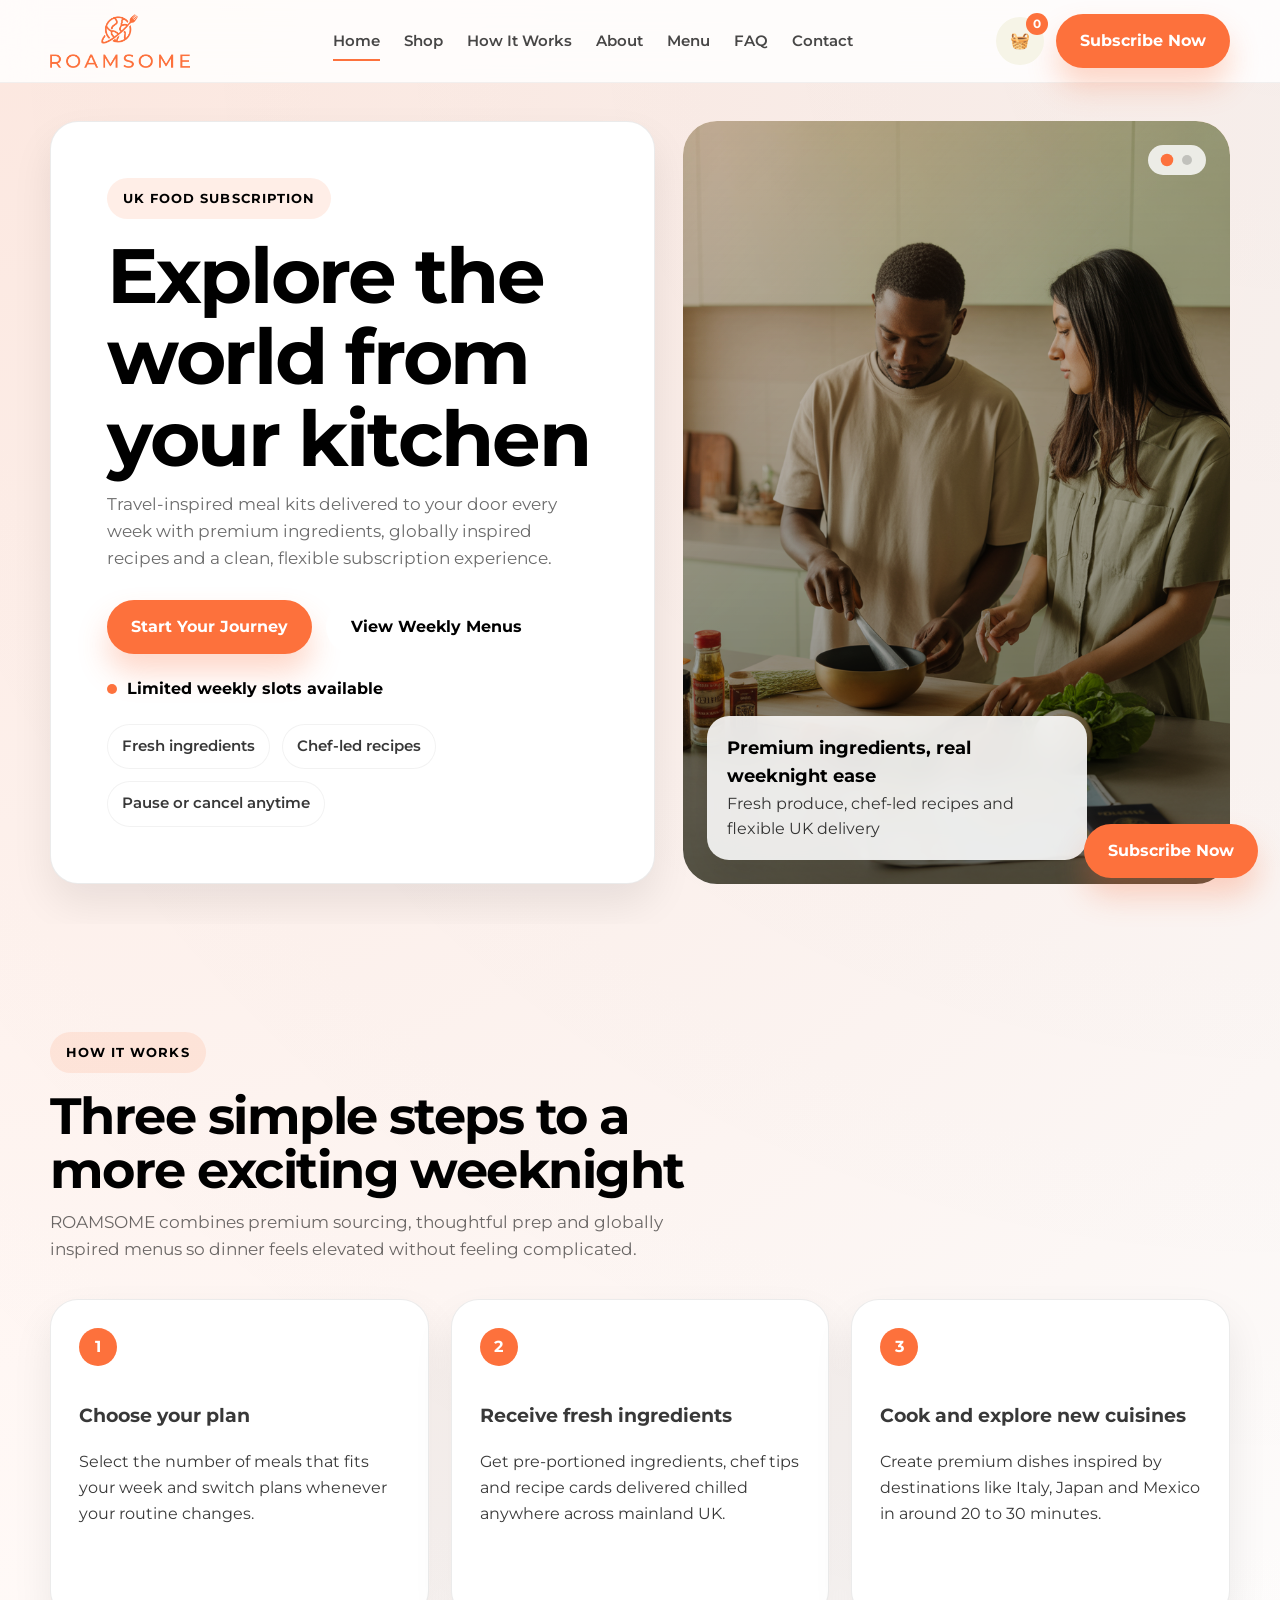
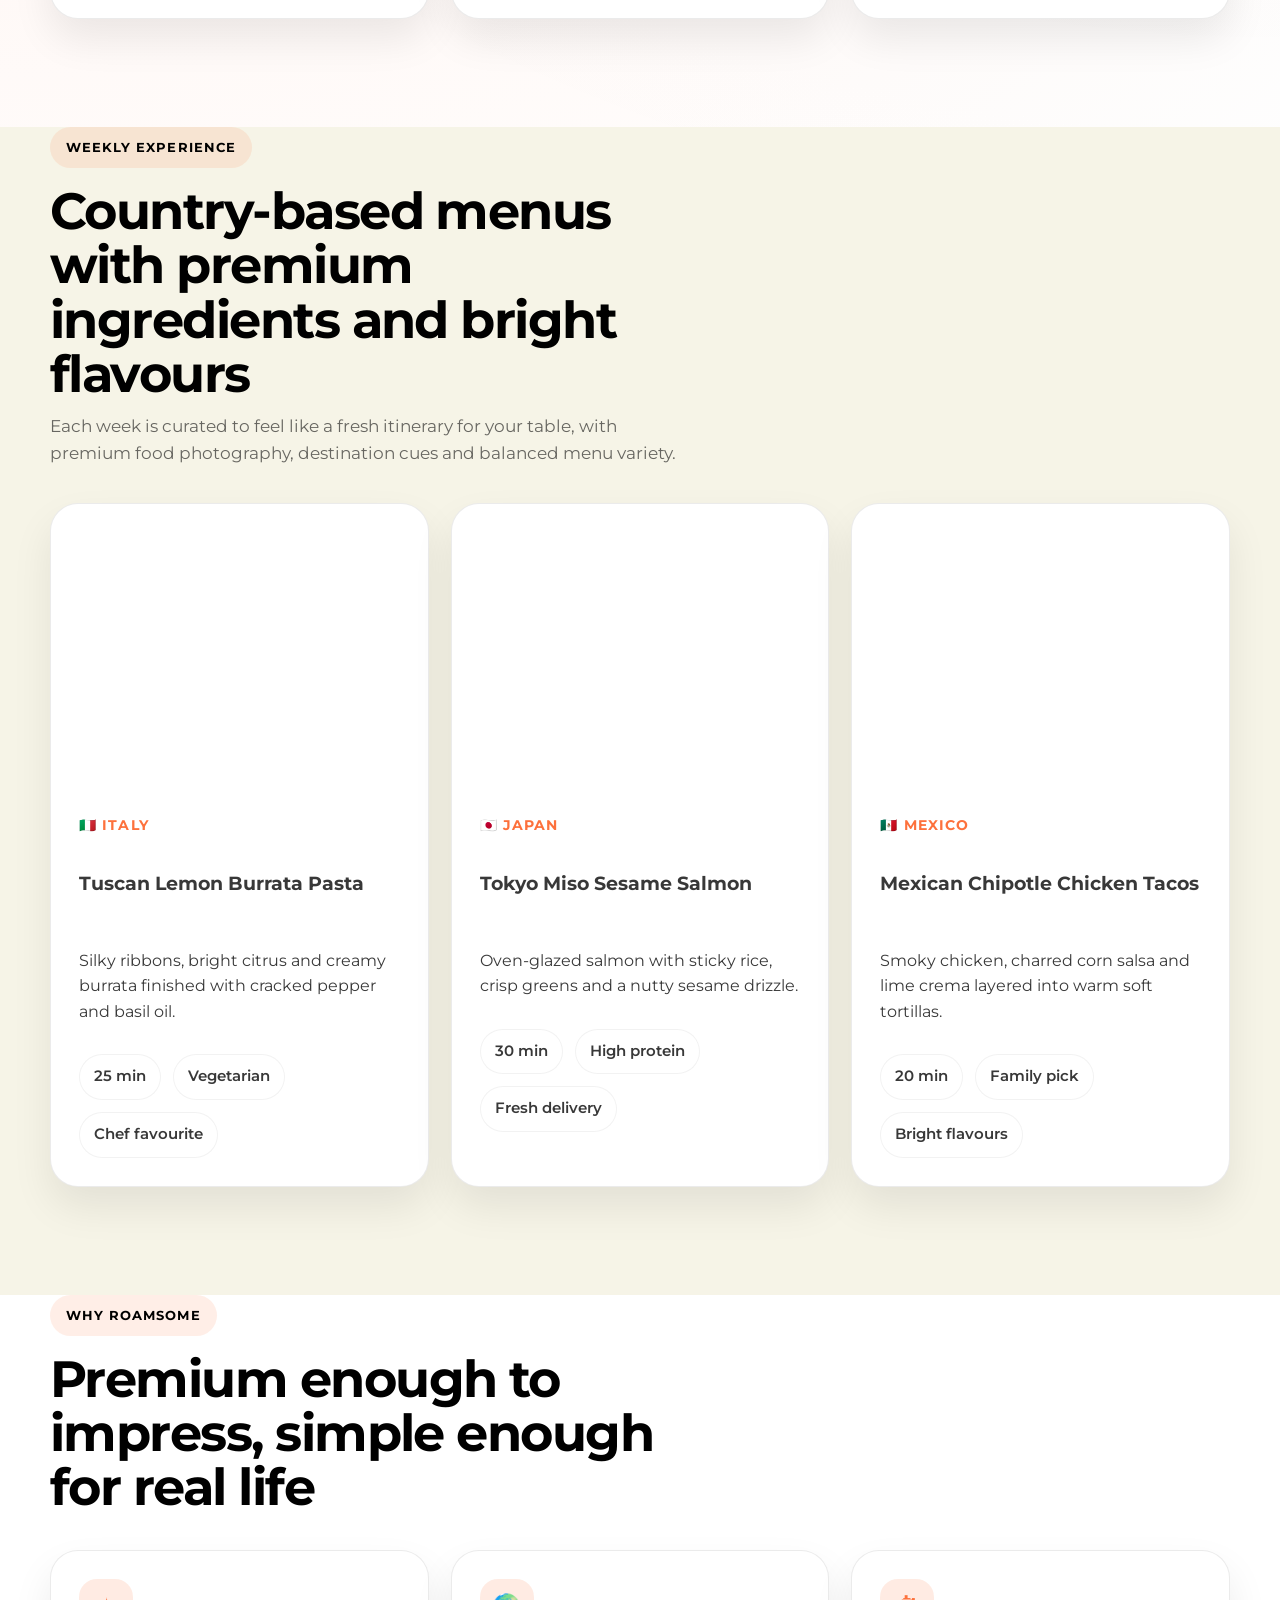
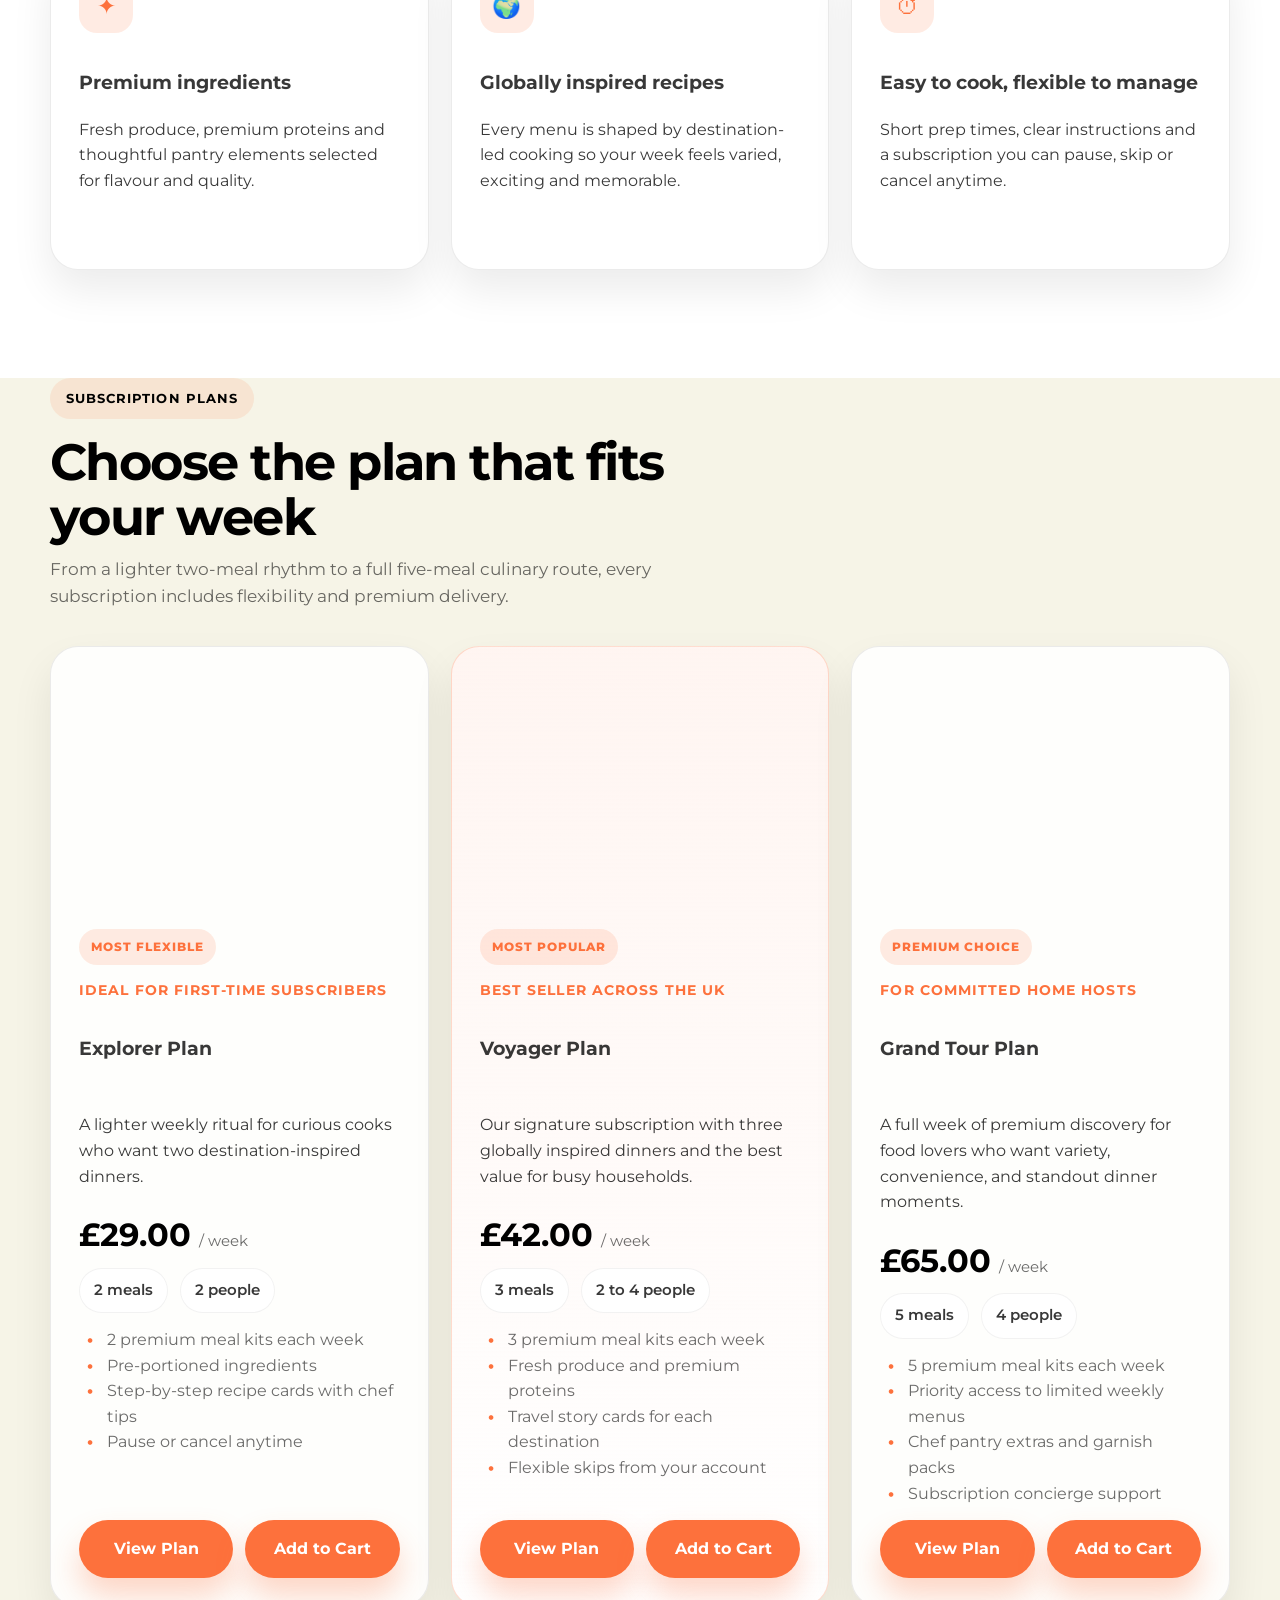
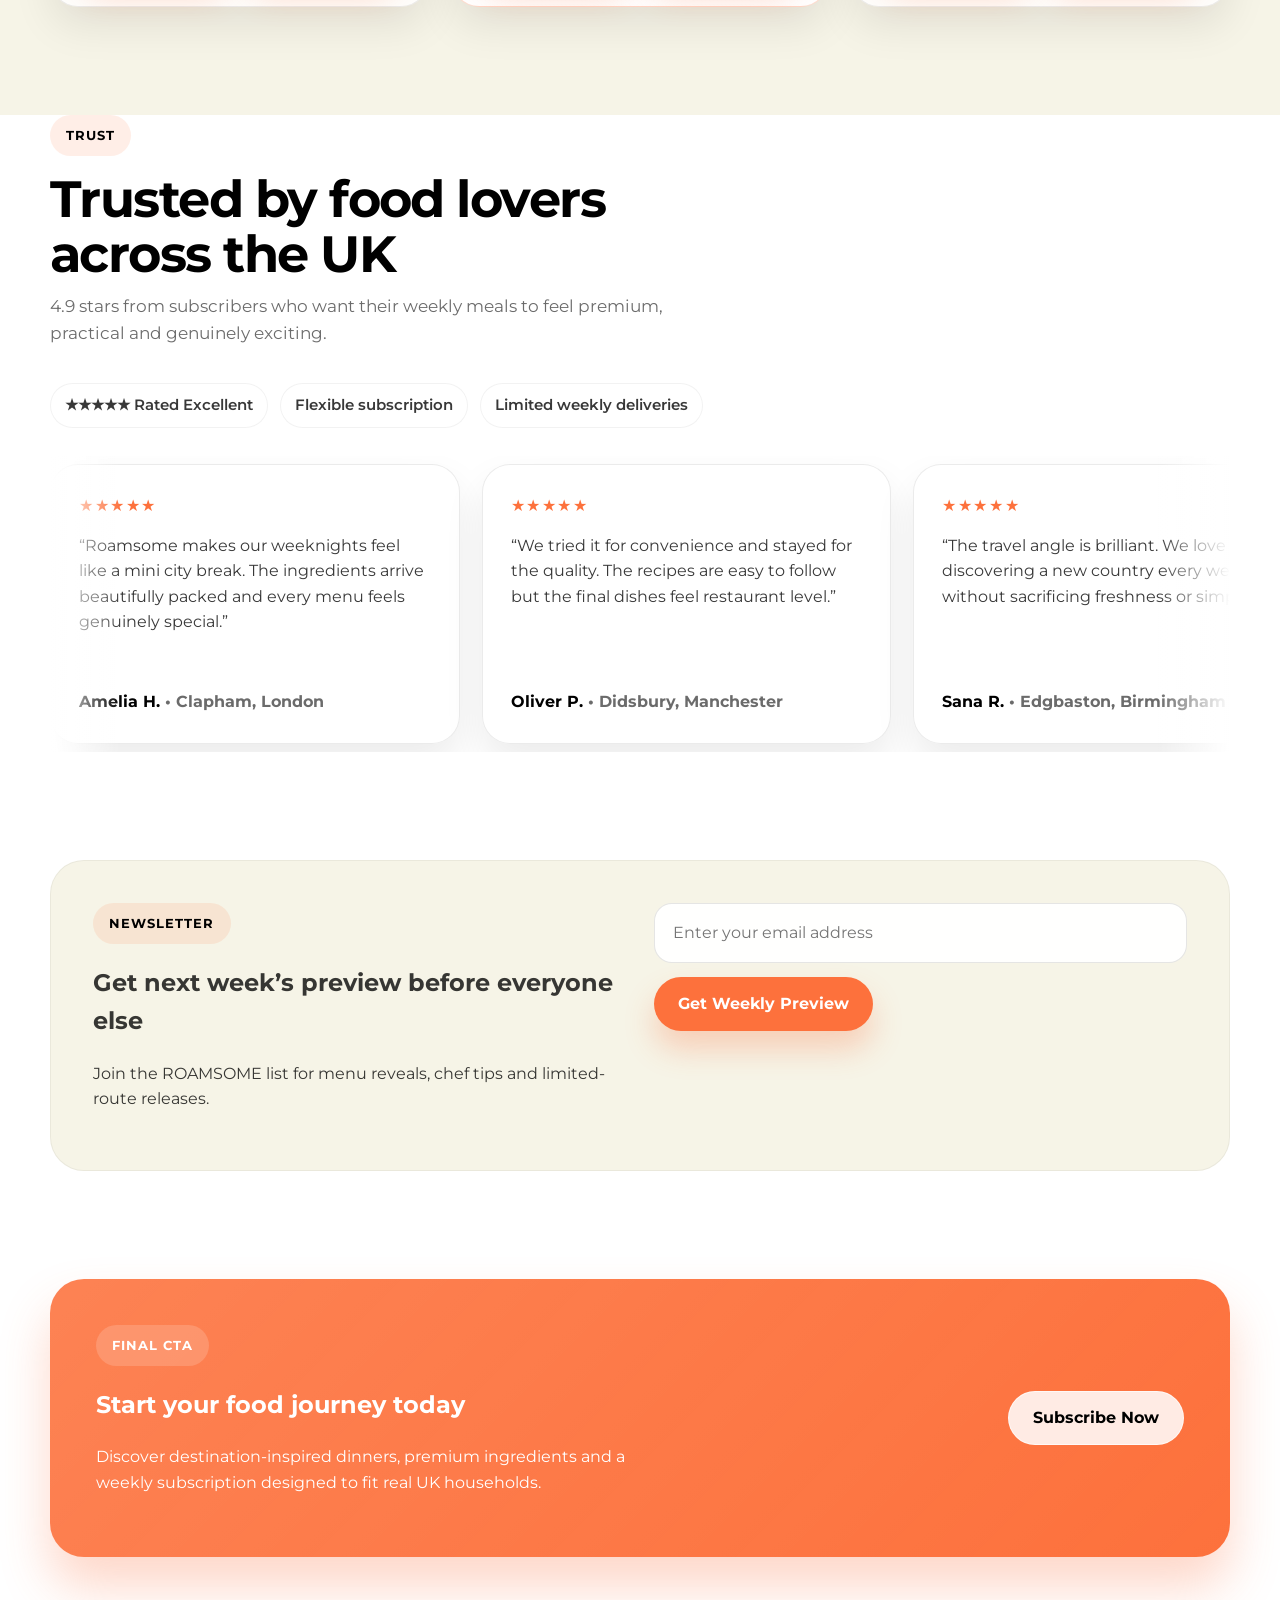
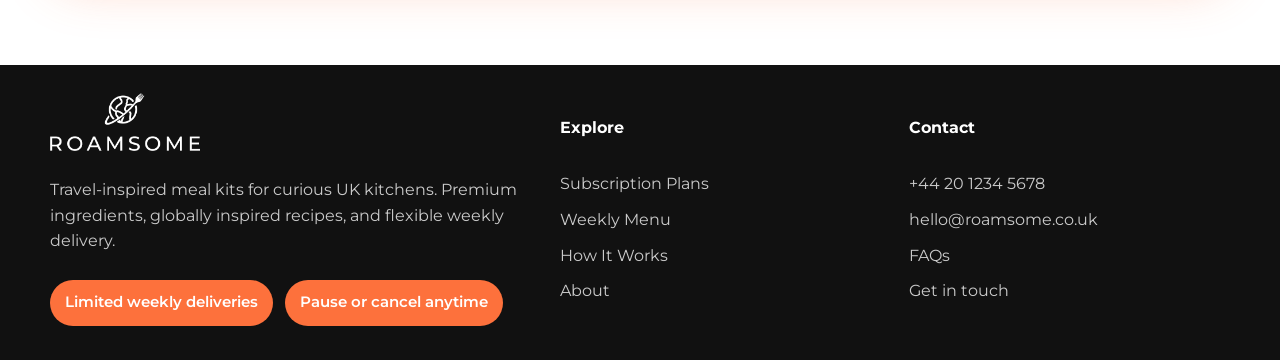
==== index.html @ 0e47c9b4 "Build ROAMSOME ecommerce website" ====
<!DOCTYPE html>
<html lang="en">
<head>
  <meta charset="UTF-8">
  <meta name="viewport" content="width=device-width, initial-scale=1.0">
  <title>ROAMSOME | Explore the world from your kitchen</title>
  <meta name="description" content="ROAMSOME is a UK-based premium meal kit subscription inspired by global travel and exceptional home cooking.">
  <link rel="preconnect" href="https://fonts.googleapis.com">
  <link rel="preconnect" href="https://fonts.gstatic.com" crossorigin>
  <link href="https://fonts.googleapis.com/css2?family=Montserrat:wght@400;500;600;700;800&display=swap" rel="stylesheet">
  <link rel="stylesheet" href="styles.css">
</head>
<body>
  <div class="site-shell">
    <div data-site-header></div>

    <main>
      <section class="hero">
        <div class="container hero-grid">
          <article class="hero-card hero-copy map-accent">
            <span class="eyebrow">UK food subscription</span>
            <h1>Explore the world from your kitchen</h1>
            <p>Travel-inspired meal kits delivered to your door every week with premium ingredients, globally inspired recipes and a clean, flexible subscription experience.</p>
            <div class="actions">
              <a class="btn" href="shop.html">Start Your Journey</a>
              <a class="btn-secondary" href="menu.html">View Weekly Menus</a>
            </div>
            <div class="urgency-line"><span class="urgency-dot"></span>Limited weekly slots available</div>
            <div class="hero-meta" style="margin-top:22px;">
              <span class="meta-chip">Fresh ingredients</span>
              <span class="meta-chip">Chef-led recipes</span>
              <span class="meta-chip">Pause or cancel anytime</span>
            </div>
          </article>
          <div class="hero-visual hero-slider" data-hero-slider>
            <div class="hero-slide is-active">
              <div class="hero-slide-media">
                <img src="hero-kitchen.png" alt="Two people preparing a travel-inspired meal together in a premium modern kitchen">
              </div>
              <div class="floating-card bottom">
                <strong>Premium ingredients, real weeknight ease</strong>
                <span>Fresh produce, chef-led recipes and flexible UK delivery</span>
              </div>
            </div>
            <div class="hero-slide">
              <div class="hero-slide-media">
                <img src="hero-meal-kit.png" alt="A premium ROAMSOME meal kit box opened on a clean kitchen worktop">
              </div>
              <div class="floating-card bottom">
                <strong>Premium meal kits, beautifully prepared</strong>
                <span>Organised ingredients, chef-led recipes and destination-inspired cooking at home</span>
              </div>
            </div>
            <div class="hero-slider-dots" aria-label="Hero slideshow navigation">
              <button type="button" class="is-active" aria-label="Show slide 1" data-hero-dot="0"></button>
              <button type="button" aria-label="Show slide 2" data-hero-dot="1"></button>
            </div>
          </div>
        </div>
      </section>

      <section class="section">
        <div class="container">
          <div class="section-heading">
            <span class="eyebrow">How it works</span>
            <h2>Three simple steps to a more exciting weeknight</h2>
            <p>ROAMSOME combines premium sourcing, thoughtful prep and globally inspired menus so dinner feels elevated without feeling complicated.</p>
          </div>
          <div class="cards-grid three">
            <article class="step-card">
              <div class="step-number">1</div>
              <h3>Choose your plan</h3>
              <p>Select the number of meals that fits your week and switch plans whenever your routine changes.</p>
            </article>
            <article class="step-card">
              <div class="step-number">2</div>
              <h3>Receive fresh ingredients</h3>
              <p>Get pre-portioned ingredients, chef tips and recipe cards delivered chilled anywhere across mainland UK.</p>
            </article>
            <article class="step-card">
              <div class="step-number">3</div>
              <h3>Cook and explore new cuisines</h3>
              <p>Create premium dishes inspired by destinations like Italy, Japan and Mexico in around 20 to 30 minutes.</p>
            </article>
          </div>
        </div>
      </section>

      <section class="section section-soft">
        <div class="container">
          <div class="section-heading">
            <span class="eyebrow">Weekly experience</span>
            <h2>Country-based menus with premium ingredients and bright flavours</h2>
            <p>Each week is curated to feel like a fresh itinerary for your table, with premium food photography, destination cues and balanced menu variety.</p>
          </div>
          <div class="menu-grid" data-home-meals></div>
        </div>
      </section>

      <section class="section">
        <div class="container">
          <div class="section-heading">
            <span class="eyebrow">Why ROAMSOME</span>
            <h2>Premium enough to impress, simple enough for real life</h2>
          </div>
          <div class="feature-grid">
            <article class="feature-card">
              <div class="icon-badge">✦</div>
              <h3>Premium ingredients</h3>
              <p>Fresh produce, premium proteins and thoughtful pantry elements selected for flavour and quality.</p>
            </article>
            <article class="feature-card">
              <div class="icon-badge">🌍</div>
              <h3>Globally inspired recipes</h3>
              <p>Every menu is shaped by destination-led cooking so your week feels varied, exciting and memorable.</p>
            </article>
            <article class="feature-card">
              <div class="icon-badge">⏱</div>
              <h3>Easy to cook, flexible to manage</h3>
              <p>Short prep times, clear instructions and a subscription you can pause, skip or cancel anytime.</p>
            </article>
          </div>
        </div>
      </section>

      <section class="section section-soft">
        <div class="container">
          <div class="section-heading">
            <span class="eyebrow">Subscription plans</span>
            <h2>Choose the plan that fits your week</h2>
            <p>From a lighter two-meal rhythm to a full five-meal culinary route, every subscription includes flexibility and premium delivery.</p>
          </div>
          <div class="plans-grid" data-home-plans></div>
        </div>
      </section>

      <section class="section">
        <div class="container">
          <div class="section-heading">
            <span class="eyebrow">Trust</span>
            <h2>Trusted by food lovers across the UK</h2>
            <p>4.9 stars from subscribers who want their weekly meals to feel premium, practical and genuinely exciting.</p>
          </div>
          <div class="rating-row" style="margin-bottom:28px;">
            <span class="meta-chip">★★★★★ Rated Excellent</span>
            <span class="meta-chip">Flexible subscription</span>
            <span class="meta-chip">Limited weekly deliveries</span>
          </div>
          <div class="testimonial-grid" data-home-testimonials></div>
        </div>
      </section>

      <section class="section">
        <div class="container">
          <div class="newsletter-card">
            <div class="split-grid">
              <div>
                <span class="eyebrow">Newsletter</span>
                <h2>Get next week’s preview before everyone else</h2>
                <p>Join the ROAMSOME list for menu reveals, chef tips and limited-route releases.</p>
              </div>
              <div>
                <form class="newsletter-form" data-newsletter-form>
                  <input type="email" name="email" placeholder="Enter your email address" aria-label="Email address" required>
                  <button class="btn" type="submit">Get Weekly Preview</button>
                </form>
                <p class="success-message hidden">You’re on the list. Next week’s menu preview will arrive in your inbox soon.</p>
              </div>
            </div>
          </div>
        </div>
      </section>

      <section class="section">
        <div class="container">
          <div class="cta-banner">
            <div class="split-grid">
              <div>
                <span class="eyebrow" style="background:rgba(255,255,255,0.16); color:#fff;">Final CTA</span>
                <h2>Start your food journey today</h2>
                <p>Discover destination-inspired dinners, premium ingredients and a weekly subscription designed to fit real UK households.</p>
              </div>
              <div class="actions" style="justify-content:flex-end; align-items:center;">
                <a class="btn-secondary" href="shop.html">Subscribe Now</a>
              </div>
            </div>
          </div>
        </div>
      </section>
    </main>

    <div data-site-footer></div>
    <div data-sticky-subscribe></div>
  </div>

  <script src="data.js"></script>
  <script src="app.js"></script>
</body>
</html>
---- styles.css ----
:root {
  --color-primary: #fd713c;
  --color-secondary: #f6f4e7;
  --color-white: #ffffff;
  --color-black: #000000;
  --color-text: rgba(0, 0, 0, 0.78);
  --color-muted: rgba(0, 0, 0, 0.58);
  --color-border: rgba(0, 0, 0, 0.08);
  --color-surface: rgba(255, 255, 255, 0.88);
  --shadow-soft: 0 20px 40px rgba(0, 0, 0, 0.08);
  --shadow-hover: 0 24px 50px rgba(0, 0, 0, 0.14);
  --radius-card: 28px;
  --radius-pill: 999px;
  --hero-panel-height: clamp(420px, 42vw, 520px);
  --grid-card-min-height: 320px;
  --review-card-min-height: 280px;
  --media-ratio: 4 / 3;
  --content-width: min(1180px, calc(100vw - 40px));
  --section-space: clamp(64px, 9vw, 108px);
}

*,
*::before,
*::after {
  box-sizing: border-box;
}

html {
  scroll-behavior: smooth;
}

body {
  margin: 0;
  font-family: "Montserrat", sans-serif;
  color: var(--color-text);
  background:
    radial-gradient(circle at top left, rgba(253, 113, 60, 0.15), transparent 32%),
    radial-gradient(circle at top right, rgba(0, 0, 0, 0.04), transparent 28%),
    var(--color-white);
  line-height: 1.6;
}

body.menu-open {
  overflow: hidden;
}

img {
  display: block;
  max-width: 100%;
}

a {
  color: inherit;
  text-decoration: none;
}

button,
input,
select,
textarea {
  font: inherit;
}

button {
  cursor: pointer;
  border: 0;
}

.site-shell {
  min-height: 100vh;
}

.container {
  width: var(--content-width);
  margin: 0 auto;
}

.section {
  padding: var(--section-space) 0;
}

.section + .section {
  padding-top: 0;
}

.section-soft {
  background: var(--color-secondary);
}

.eyebrow {
  display: inline-flex;
  align-items: center;
  gap: 10px;
  padding: 10px 16px;
  border-radius: var(--radius-pill);
  background: rgba(253, 113, 60, 0.12);
  color: var(--color-black);
  font-size: 0.82rem;
  font-weight: 700;
  letter-spacing: 0.08em;
  text-transform: uppercase;
  transition: transform 0.25s ease, box-shadow 0.25s ease, background-color 0.25s ease;
}

.eyebrow:hover {
  transform: translateY(-2px);
  box-shadow: 0 12px 22px rgba(253, 113, 60, 0.12);
  background: rgba(253, 113, 60, 0.18);
}

.section-heading {
  max-width: 640px;
  margin-bottom: 36px;
}

.section-heading h2,
.page-hero h1,
.hero-copy h1 {
  margin: 16px 0 12px;
  color: var(--color-black);
  line-height: 1.06;
  letter-spacing: -0.03em;
}

.hero-copy h1 {
  font-size: clamp(2.8rem, 6vw, 5.4rem);
}

.page-hero h1 {
  font-size: clamp(2.4rem, 5vw, 4.2rem);
}

.section-heading h2 {
  font-size: clamp(2rem, 4vw, 3.4rem);
}

.section-heading p,
.hero-copy p,
.page-hero p {
  margin: 0;
  font-size: 1.05rem;
  color: var(--color-muted);
}

.btn,
.btn-secondary,
.btn-text {
  display: inline-flex;
  align-items: center;
  justify-content: center;
  gap: 10px;
  min-height: 54px;
  padding: 0 24px;
  border-radius: var(--radius-pill);
  font-weight: 700;
  transition: transform 0.25s ease, box-shadow 0.25s ease, background-color 0.25s ease, color 0.25s ease;
}

.btn {
  background: var(--color-primary);
  color: var(--color-white);
  box-shadow: 0 18px 30px rgba(253, 113, 60, 0.28);
}

.btn:hover,
.btn:focus-visible {
  transform: translateY(-2px);
  box-shadow: 0 22px 36px rgba(253, 113, 60, 0.34);
}

.btn-secondary {
  background: rgba(255, 255, 255, 0.86);
  color: var(--color-black);
  border: 1px solid rgba(255, 255, 255, 0.68);
}

.btn-secondary:hover,
.btn-text:hover {
  transform: translateY(-2px);
}

.btn-text {
  background: transparent;
  color: var(--color-black);
  padding-inline: 0;
}

.tag-list,
.hero-meta,
.rating-row,
.mini-points,
.trust-points {
  display: flex;
  flex-wrap: wrap;
  gap: 12px;
}

.tag,
.meta-chip,
.mini-pill {
  display: inline-flex;
  align-items: center;
  gap: 8px;
  padding: 10px 14px;
  border-radius: var(--radius-pill);
  background: rgba(255, 255, 255, 0.85);
  border: 1px solid rgba(0, 0, 0, 0.05);
  font-size: 0.92rem;
  font-weight: 600;
  transition: transform 0.25s ease, box-shadow 0.25s ease, border-color 0.25s ease, background-color 0.25s ease, color 0.25s ease;
}

.tag:hover,
.meta-chip:hover,
.mini-pill:hover {
  transform: translateY(-2px);
  border-color: rgba(253, 113, 60, 0.2);
  box-shadow: 0 14px 24px rgba(253, 113, 60, 0.12);
}

.site-header {
  position: sticky;
  top: 0;
  z-index: 1000;
  background: rgba(255, 255, 255, 0.84);
  backdrop-filter: blur(18px);
  border-bottom: 1px solid rgba(0, 0, 0, 0.05);
}

.header-inner {
  width: var(--content-width);
  margin: 0 auto;
  min-height: 82px;
  display: flex;
  align-items: center;
  justify-content: space-between;
  gap: 16px;
}

.brand-mark {
  display: inline-flex;
  align-items: center;
  line-height: 0;
}

.brand-mark img {
  display: block;
  width: auto;
  height: auto;
  max-width: 100%;
}

.brand-mark-header img {
  height: 54px;
}

.brand-mark-footer img {
  height: 58px;
}

.nav-links {
  display: flex;
  align-items: center;
  gap: 24px;
}

.nav-links a {
  position: relative;
  font-size: 0.95rem;
  font-weight: 600;
  color: rgba(0, 0, 0, 0.72);
}

.nav-links a::after {
  content: "";
  position: absolute;
  left: 0;
  bottom: -8px;
  width: 100%;
  height: 2px;
  transform: scaleX(0);
  transform-origin: left;
  background: var(--color-primary);
  transition: transform 0.25s ease;
}

.nav-links a:hover::after,
.nav-links a.active::after {
  transform: scaleX(1);
}

.header-actions {
  display: flex;
  align-items: center;
  gap: 12px;
}

.cart-link {
  position: relative;
  display: inline-flex;
  align-items: center;
  justify-content: center;
  width: 48px;
  height: 48px;
  border-radius: 50%;
  background: var(--color-secondary);
  color: var(--color-black);
}

.cart-count {
  position: absolute;
  top: -4px;
  right: -4px;
  min-width: 22px;
  min-height: 22px;
  padding: 0 6px;
  border-radius: var(--radius-pill);
  background: var(--color-primary);
  color: var(--color-white);
  display: inline-flex;
  align-items: center;
  justify-content: center;
  font-size: 0.78rem;
  font-weight: 700;
}

.menu-toggle {
  display: none;
  width: 48px;
  height: 48px;
  border-radius: 50%;
  background: var(--color-secondary);
  color: var(--color-black);
}

.hero {
  position: relative;
  overflow: hidden;
  padding: 38px 0 40px;
}

.hero-grid,
.page-hero-grid,
.split-grid,
.footer-grid,
.contact-grid,
.checkout-grid,
.product-layout {
  display: grid;
  gap: 28px;
}

.hero-grid {
  grid-template-columns: 1.05fr 0.95fr;
  align-items: stretch;
}

.hero-card,
.glass-card,
.content-card,
.plan-card,
.testimonial-card,
.faq-item,
.detail-card,
.summary-card,
.checkout-card,
.contact-card,
.story-card {
  background: var(--color-surface);
  border: 1px solid var(--color-border);
  border-radius: var(--radius-card);
  box-shadow: var(--shadow-soft);
  transition: transform 0.28s ease, box-shadow 0.28s ease, border-color 0.28s ease;
}

.hero-card:hover,
.detail-card:hover,
.summary-card:hover,
.checkout-card:hover,
.contact-card:hover,
.faq-item:hover {
  transform: translateY(-4px);
  box-shadow: var(--shadow-hover);
  border-color: rgba(253, 113, 60, 0.16);
}

.hero-copy {
  padding: clamp(32px, 5vw, 56px);
  background: var(--color-white);
}

.hero-copy .actions {
  display: flex;
  flex-wrap: wrap;
  gap: 14px;
  margin: 28px 0 22px;
}

.urgency-line {
  display: inline-flex;
  align-items: center;
  gap: 10px;
  font-weight: 700;
  color: var(--color-black);
  transition: transform 0.25s ease, color 0.25s ease;
}

.urgency-line:hover {
  transform: translateX(4px);
  color: var(--color-primary);
}

.urgency-dot {
  width: 10px;
  height: 10px;
  border-radius: 50%;
  background: var(--color-primary);
  animation: pulse 1.6s infinite;
}

@keyframes pulse {
  0% { transform: scale(0.9); opacity: 0.8; }
  70% { transform: scale(1.3); opacity: 0.2; }
  100% { transform: scale(0.9); opacity: 0.8; }
}

.hero-visual,
.page-hero-image {
  position: relative;
  min-height: 620px;
  overflow: hidden;
  border-radius: 34px;
  background:
    radial-gradient(circle at top right, rgba(253, 113, 60, 0.18), transparent 28%),
    linear-gradient(180deg, rgba(246, 244, 231, 0.88), rgba(255, 255, 255, 0.96));
}

.hero-visual::after,
.page-hero-image::after {
  content: "";
  position: absolute;
  inset: 0;
  background:
    linear-gradient(180deg, rgba(0, 0, 0, 0.08), rgba(0, 0, 0, 0.45)),
    linear-gradient(135deg, rgba(253, 113, 60, 0.2), transparent 42%);
}

.hero-slider {
  isolation: isolate;
}

.hero-slide {
  position: absolute;
  inset: 0;
  opacity: 0;
  transition: opacity 0.8s ease;
  pointer-events: none;
}

.hero-slide.is-active {
  opacity: 1;
  pointer-events: auto;
}

.hero-slide-media {
  position: absolute;
  inset: 0;
  display: flex;
  align-items: center;
  justify-content: center;
  padding: 0;
}

.hero-slide-media img {
  width: 100%;
  height: 100%;
  object-fit: cover;
  object-position: center;
  border-radius: 34px;
}

.hero-slider .floating-card {
  max-width: min(380px, calc(100% - 48px));
}

.hero-slider-dots {
  position: absolute;
  top: 24px;
  right: 24px;
  z-index: 3;
  display: inline-flex;
  align-items: center;
  gap: 10px;
  padding: 10px 14px;
  border-radius: var(--radius-pill);
  background: rgba(255, 255, 255, 0.82);
  backdrop-filter: blur(12px);
}

.hero-slider-dots button {
  width: 10px;
  height: 10px;
  padding: 0;
  border-radius: 50%;
  background: rgba(0, 0, 0, 0.18);
  transition: transform 0.25s ease, background-color 0.25s ease;
}

.hero-slider-dots button.is-active {
  transform: scale(1.25);
  background: var(--color-primary);
}

.floating-card {
  position: absolute;
  z-index: 1;
  padding: 18px 20px;
  border-radius: 22px;
  background: rgba(255, 255, 255, 0.88);
  backdrop-filter: blur(14px);
  box-shadow: var(--shadow-soft);
  transition: transform 0.25s ease, box-shadow 0.25s ease;
}

.floating-card:hover {
  transform: translateY(-3px);
  box-shadow: var(--shadow-hover);
}

.floating-card.top {
  top: 24px;
  right: 24px;
}

.floating-card.bottom {
  left: 24px;
  bottom: 24px;
}

.floating-card strong,
.stats-card strong {
  display: block;
  font-size: 1.1rem;
  color: var(--color-black);
}

.cards-grid,
.plans-grid,
.testimonial-grid,
.faq-grid,
.menu-grid,
.shop-grid,
.feature-grid,
.stats-grid {
  display: grid;
  gap: 22px;
}

.cards-grid,
.plans-grid,
.faq-grid,
.menu-grid,
.shop-grid,
.feature-grid,
.stats-grid {
  grid-auto-rows: 1fr;
}

.cards-grid.three,
.feature-grid,
.stats-grid {
  grid-template-columns: repeat(3, minmax(0, 1fr));
}

.menu-grid,
.shop-grid,
.plans-grid,
.testimonial-grid {
  grid-template-columns: repeat(3, minmax(0, 1fr));
}

.card,
.step-card,
.meal-card,
.feature-card {
  position: relative;
  overflow: hidden;
  border-radius: var(--radius-card);
  background: var(--color-white);
  border: 1px solid var(--color-border);
  box-shadow: var(--shadow-soft);
  transition: transform 0.28s ease, box-shadow 0.28s ease, border-color 0.28s ease;
}

.card:hover,
.step-card:hover,
.meal-card:hover,
.feature-card:hover,
.plan-card:hover,
.testimonial-card:hover,
.story-card:hover {
  transform: translateY(-6px);
  box-shadow: var(--shadow-hover);
  border-color: rgba(253, 113, 60, 0.18);
}

.card-body,
.step-card,
.feature-card,
.plan-card,
.testimonial-card,
.faq-item,
.detail-card,
.summary-card,
.checkout-card,
.contact-card,
.story-card {
  padding: 28px;
}

.icon-badge {
  width: 54px;
  height: 54px;
  display: inline-flex;
  align-items: center;
  justify-content: center;
  border-radius: 18px;
  background: rgba(253, 113, 60, 0.14);
  color: var(--color-primary);
  font-size: 1.45rem;
  margin-bottom: 16px;
}

.step-number {
  display: inline-flex;
  align-items: center;
  justify-content: center;
  width: 38px;
  height: 38px;
  border-radius: 50%;
  background: var(--color-primary);
  color: var(--color-white);
  font-weight: 700;
  margin-bottom: 16px;
}

.meal-image {
  aspect-ratio: var(--media-ratio);
  background-size: cover;
  background-position: center;
}

.meal-card .card-body,
.shop-grid .plan-card,
.testimonial-card,
.product-layout .detail-card {
  display: flex;
  flex-direction: column;
  gap: 14px;
}

.testimonial-grid {
  display: block;
}

.testimonial-marquee {
  position: relative;
  overflow: hidden;
  width: 100%;
  padding: 8px 0;
}

.testimonial-marquee::before,
.testimonial-marquee::after {
  content: "";
  position: absolute;
  top: 0;
  bottom: 0;
  width: 72px;
  z-index: 2;
  pointer-events: none;
}

.testimonial-marquee::before {
  left: 0;
  background: linear-gradient(90deg, var(--color-white), rgba(255, 255, 255, 0));
}

.testimonial-marquee::after {
  right: 0;
  background: linear-gradient(270deg, var(--color-white), rgba(255, 255, 255, 0));
}

.section-soft .testimonial-marquee::before {
  background: linear-gradient(90deg, var(--color-secondary), rgba(246, 244, 231, 0));
}

.section-soft .testimonial-marquee::after {
  background: linear-gradient(270deg, var(--color-secondary), rgba(246, 244, 231, 0));
}

.testimonial-track {
  display: flex;
  align-items: stretch;
  gap: 22px;
  width: max-content;
  animation: testimonial-scroll 34s linear infinite;
  will-change: transform;
}

.testimonial-marquee:hover .testimonial-track {
  animation-play-state: paused;
}

.testimonial-slide {
  flex: 0 0 clamp(320px, 32vw, 410px);
  min-height: 100%;
}

.testimonial-card {
  min-height: var(--review-card-min-height);
}

.testimonial-card p {
  margin: 0;
}

@keyframes testimonial-scroll {
  from {
    transform: translateX(0);
  }

  to {
    transform: translateX(calc(-50% - 11px));
  }
}

.plans-grid .plan-card,
.shop-grid .plan-card,
.cards-grid .step-card,
.feature-grid .feature-card,
.faq-grid .faq-item,
.contact-grid .contact-card,
.story-stack .story-card {
  height: 100%;
  min-height: var(--grid-card-min-height);
}

.plan-card {
  display: flex;
  flex-direction: column;
  gap: 14px;
}

.plan-card-image {
  border-radius: 22px;
  overflow: hidden;
}

.kicker {
  font-size: 0.86rem;
  letter-spacing: 0.08em;
  text-transform: uppercase;
  font-weight: 700;
  color: var(--color-primary);
}

.price {
  display: flex;
  align-items: baseline;
  gap: 8px;
  color: var(--color-black);
}

.price strong {
  font-size: 2rem;
  line-height: 1;
}

.price span {
  color: var(--color-muted);
  font-size: 0.95rem;
}

.plan-highlight {
  border: 1px solid rgba(253, 113, 60, 0.24);
  background:
    linear-gradient(180deg, rgba(253, 113, 60, 0.07), rgba(255, 255, 255, 0.95)),
    var(--color-white);
}

.plan-badge {
  display: inline-flex;
  align-self: flex-start;
  padding: 8px 12px;
  border-radius: var(--radius-pill);
  background: rgba(253, 113, 60, 0.14);
  color: var(--color-primary);
  font-size: 0.78rem;
  font-weight: 800;
  letter-spacing: 0.08em;
  text-transform: uppercase;
}

.rating {
  color: var(--color-primary);
  letter-spacing: 0.1em;
}

.testimonial-footer {
  margin-top: auto;
  color: var(--color-black);
  font-weight: 700;
}

.cta-banner {
  color: var(--color-white);
  padding: clamp(32px, 4vw, 46px);
  border-radius: 34px;
  background:
    linear-gradient(135deg, rgba(255, 255, 255, 0.12), transparent),
    var(--color-primary);
  box-shadow: 0 30px 50px rgba(253, 113, 60, 0.28);
}

.cta-banner h2,
.cta-banner p {
  color: inherit;
}

.cta-banner .actions,
.newsletter-form,
.inline-actions {
  display: flex;
  flex-wrap: wrap;
  gap: 14px;
}

.plan-card .inline-actions {
  margin-top: auto;
  width: 100%;
  display: grid;
  grid-template-columns: repeat(2, minmax(0, 1fr));
  align-items: stretch;
  gap: 12px;
}

.plan-card .inline-actions .btn,
.plan-card .inline-actions .btn-secondary {
  width: 100%;
  min-width: 0;
  min-height: 58px;
  padding-inline: 18px;
  text-align: center;
}

.newsletter-card {
  padding: clamp(28px, 4vw, 42px);
  border-radius: 34px;
  background: var(--color-secondary);
  border: 1px solid rgba(0, 0, 0, 0.05);
}

.newsletter-form input,
.contact-form input,
.contact-form textarea,
.checkout-form input,
.checkout-form select {
  width: 100%;
  min-height: 56px;
  border-radius: 18px;
  border: 1px solid rgba(0, 0, 0, 0.1);
  padding: 16px 18px;
  background: rgba(255, 255, 255, 0.95);
  color: var(--color-black);
}

.contact-form textarea {
  min-height: 160px;
  resize: vertical;
}

.newsletter-form input:focus,
.contact-form input:focus,
.contact-form textarea:focus,
.checkout-form input:focus,
.checkout-form select:focus {
  outline: 2px solid rgba(253, 113, 60, 0.25);
  border-color: rgba(253, 113, 60, 0.3);
}

.page-hero {
  padding: 38px 0 24px;
}

.page-hero-grid {
  grid-template-columns: 1fr 0.95fr;
  align-items: stretch;
}

.page-hero-copy {
  padding: clamp(26px, 4vw, 42px);
  min-height: var(--hero-panel-height);
  display: flex;
  flex-direction: column;
  justify-content: center;
}

.page-hero-image {
  min-height: var(--hero-panel-height);
  height: 100%;
}

.split-grid,
.product-layout,
.contact-grid,
.checkout-grid {
  grid-template-columns: 1fr 1fr;
}

.product-layout {
  align-items: start;
  gap: 22px;
}

.product-main-column,
.product-info-stack {
  display: grid;
  gap: 16px;
}

.product-page-stack {
  display: grid;
  gap: 28px;
}

.product-related {
  display: grid;
  gap: 18px;
}

.product-image-card,
.product-purchase-card {
  overflow: hidden;
}

.product-purchase-card {
  gap: 12px;
  padding: 24px;
}

.story-stack,
.detail-list,
.checkout-stack,
.contact-stack,
.faq-list,
.cart-list,
.summary-list {
  display: grid;
  gap: 18px;
}

.detail-list li,
.plan-card ul,
.faq-item p,
.summary-line,
.menu-item-meta,
.contact-meta {
  color: var(--color-muted);
}

.detail-list,
.plan-card ul,
.check-list {
  margin: 0;
  padding: 0;
  list-style: none;
}

.detail-list li,
.plan-card ul li,
.check-list li {
  position: relative;
  padding-left: 28px;
}

.detail-list li::before,
.plan-card ul li::before,
.check-list li::before {
  content: "•";
  position: absolute;
  left: 8px;
  color: var(--color-primary);
  font-weight: 800;
}

.order-item {
  display: grid;
  grid-template-columns: auto 1fr auto;
  gap: 14px;
  align-items: center;
  padding: 16px 0;
  border-bottom: 1px solid rgba(0, 0, 0, 0.08);
}

.qty-controls {
  display: inline-flex;
  align-items: center;
  gap: 10px;
  border-radius: var(--radius-pill);
  background: var(--color-secondary);
  padding: 6px;
}

.qty-controls button {
  width: 34px;
  height: 34px;
  border-radius: 50%;
  background: var(--color-white);
  color: var(--color-black);
}

.summary-row {
  display: flex;
  align-items: center;
  justify-content: space-between;
  gap: 16px;
  padding: 8px 0;
}

.summary-row.total {
  margin-top: 8px;
  padding-top: 18px;
  border-top: 1px solid rgba(0, 0, 0, 0.08);
  font-weight: 800;
  color: var(--color-black);
}

.payment-strip {
  display: flex;
  flex-wrap: wrap;
  gap: 10px;
}

.payment-strip span {
  padding: 10px 12px;
  border-radius: 14px;
  background: var(--color-secondary);
  font-size: 0.88rem;
  font-weight: 700;
}

.purchase-panel {
  display: grid;
  gap: 14px;
  padding: 18px;
  border-radius: 24px;
  background: rgba(246, 244, 231, 0.64);
  border: 1px solid rgba(0, 0, 0, 0.06);
}

.purchase-header {
  display: flex;
  align-items: center;
  justify-content: space-between;
  gap: 16px;
}

.purchase-options {
  display: grid;
  gap: 10px;
}

.purchase-option {
  display: grid;
  grid-template-columns: auto 1fr;
  gap: 14px;
  align-items: start;
  padding: 14px 16px;
  border-radius: 18px;
  background: var(--color-white);
  border: 1px solid rgba(0, 0, 0, 0.08);
  box-shadow: 0 8px 18px rgba(0, 0, 0, 0.04);
  cursor: pointer;
  transition: border-color 0.2s ease, box-shadow 0.2s ease, transform 0.2s ease;
}

.purchase-option:hover,
.purchase-option.is-selected {
  border-color: rgba(253, 113, 60, 0.34);
  box-shadow: 0 14px 26px rgba(253, 113, 60, 0.09);
  transform: translateY(-1px);
}

.purchase-option input {
  width: 18px;
  height: 18px;
  margin: 3px 0 0;
  accent-color: var(--color-primary);
}

.purchase-option-copy {
  display: grid;
  gap: 8px;
}

.purchase-option-title-row {
  display: flex;
  flex-wrap: wrap;
  align-items: center;
  gap: 10px;
}

.purchase-option-title {
  font-weight: 700;
  color: var(--color-black);
}

.purchase-option-badge {
  padding: 4px 9px;
  border-radius: 999px;
  background: #ffd84d;
  color: var(--color-black);
  font-size: 0.74rem;
  font-weight: 800;
  letter-spacing: 0.04em;
}

.purchase-option-price {
  margin-left: auto;
  font-weight: 700;
  color: rgba(0, 0, 0, 0.72);
}

.purchase-option-note {
  color: var(--color-muted);
}

.purchase-cta {
  width: 100%;
}

.product-info-stack .summary-card {
  padding: 20px;
}

.sticky-subscribe {
  position: fixed;
  right: 22px;
  bottom: 22px;
  z-index: 900;
}

.sticky-subscribe a {
  min-width: 170px;
}

.footer {
  padding: 28px 0 34px;
  background: #111111;
  color: rgba(255, 255, 255, 0.78);
}

.footer-grid {
  grid-template-columns: 1.2fr 0.8fr 0.8fr;
  align-items: start;
}

.footer h4,
.footer strong,
.footer a:hover {
  color: var(--color-white);
}

.footer-links,
.footer-meta {
  display: grid;
  gap: 10px;
}

.footer .mini-pill {
  background: var(--color-primary);
  color: var(--color-white);
  border-color: transparent;
}

.map-accent {
  position: relative;
}

.map-accent::before {
  content: "";
  position: absolute;
  inset: 0;
  pointer-events: none;
  background-image:
    radial-gradient(circle at 20% 20%, rgba(253, 113, 60, 0.08) 0 8px, transparent 8px),
    radial-gradient(circle at 78% 34%, rgba(253, 113, 60, 0.08) 0 7px, transparent 7px),
    linear-gradient(rgba(0, 0, 0, 0.035) 1px, transparent 1px),
    linear-gradient(90deg, rgba(0, 0, 0, 0.035) 1px, transparent 1px);
  background-size: auto, auto, 80px 80px, 80px 80px;
  mask-image: radial-gradient(circle at center, black 45%, transparent 85%);
}

.hero-copy.map-accent::before {
  display: none;
}

.hidden {
  display: none !important;
}

.success-message {
  padding: 18px 20px;
  border-radius: 20px;
  background: rgba(253, 113, 60, 0.12);
  color: var(--color-black);
  font-weight: 600;
}

@media (max-width: 1080px) {
  .hero-grid,
  .page-hero-grid,
  .split-grid,
  .product-layout,
  .contact-grid,
  .checkout-grid,
  .footer-grid,
  .cards-grid.three,
  .feature-grid,
  .stats-grid,
  .menu-grid,
  .shop-grid,
  .plans-grid,
  .testimonial-grid {
    grid-template-columns: repeat(2, minmax(0, 1fr));
  }

  .hero-visual {
    min-height: 520px;
  }

  .footer-grid {
    gap: 32px;
  }

  .testimonial-slide {
    flex-basis: min(420px, 46vw);
  }
}

@media (max-width: 760px) {
  :root {
    --content-width: min(100vw - 24px, 1180px);
    --section-space: 56px;
  }

  .site-header {
    backdrop-filter: blur(12px);
  }

  .header-inner {
    min-height: 74px;
  }

  .menu-toggle {
    display: inline-flex;
    align-items: center;
    justify-content: center;
  }

  .nav-links {
    position: fixed;
    inset: 74px 12px auto 12px;
    padding: 22px;
    flex-direction: column;
    align-items: flex-start;
    border-radius: 26px;
    background: rgba(255, 255, 255, 0.98);
    box-shadow: var(--shadow-soft);
    opacity: 0;
    pointer-events: none;
    transform: translateY(-10px);
    transition: opacity 0.24s ease, transform 0.24s ease;
  }

  .nav-links.open {
    opacity: 1;
    pointer-events: auto;
    transform: translateY(0);
  }

  .header-actions .btn {
    display: none;
  }

  .hero,
  .page-hero {
    padding-top: 22px;
  }

  .hero-grid,
  .page-hero-grid,
  .split-grid,
  .product-layout,
  .contact-grid,
  .checkout-grid,
  .cards-grid.three,
  .feature-grid,
  .stats-grid,
  .menu-grid,
  .shop-grid,
  .plans-grid,
  .testimonial-grid,
  .footer-grid {
    grid-template-columns: 1fr;
  }

  .hero-copy,
  .page-hero-copy,
  .step-card,
  .feature-card,
  .plan-card,
  .testimonial-card,
  .faq-item,
  .detail-card,
  .summary-card,
  .checkout-card,
  .contact-card,
  .story-card {
    padding: 22px;
  }

  .hero-visual,
  .page-hero-image {
    min-height: 360px;
  }

  .purchase-header {
    align-items: flex-start;
    flex-direction: column;
  }

  .hero-slide-media {
    padding: 0;
  }

  .floating-card.top {
    top: 16px;
    right: 16px;
  }

  .floating-card.bottom {
    left: 16px;
    right: 16px;
    bottom: 54px;
  }

  .hero-slider-dots {
    top: 12px;
    right: 12px;
  }

  .testimonial-marquee::before,
  .testimonial-marquee::after {
    width: 28px;
  }

  .testimonial-track {
    gap: 16px;
    animation-duration: 28s;
  }

  .testimonial-slide {
    flex-basis: min(86vw, 340px);
  }

  .hero-copy .actions,
  .cta-banner .actions,
  .newsletter-form,
  .inline-actions {
    flex-direction: column;
  }

  .plan-card .inline-actions {
    grid-template-columns: 1fr;
  }

  .btn,
  .btn-secondary {
    width: 100%;
  }

  .sticky-subscribe {
    right: 12px;
    left: 12px;
    bottom: 12px;
  }

  .sticky-subscribe a {
    width: 100%;
  }
}
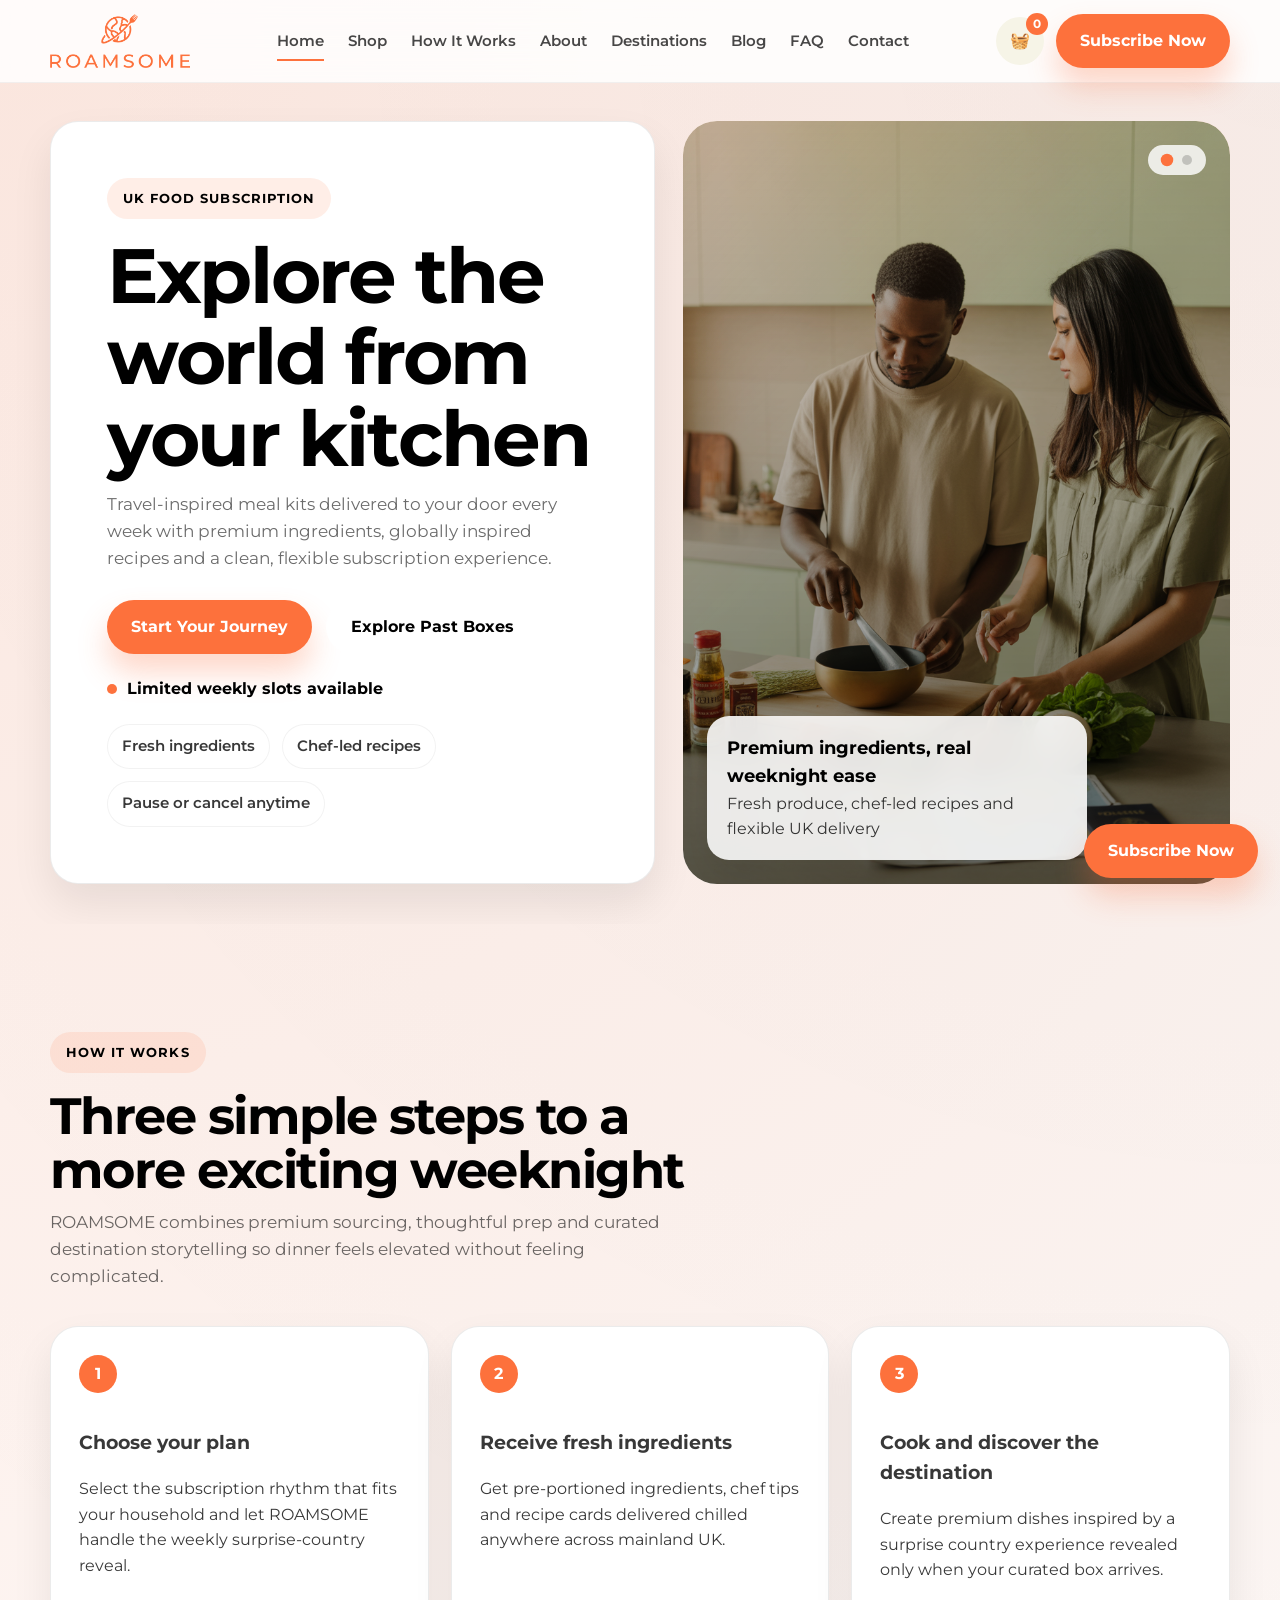
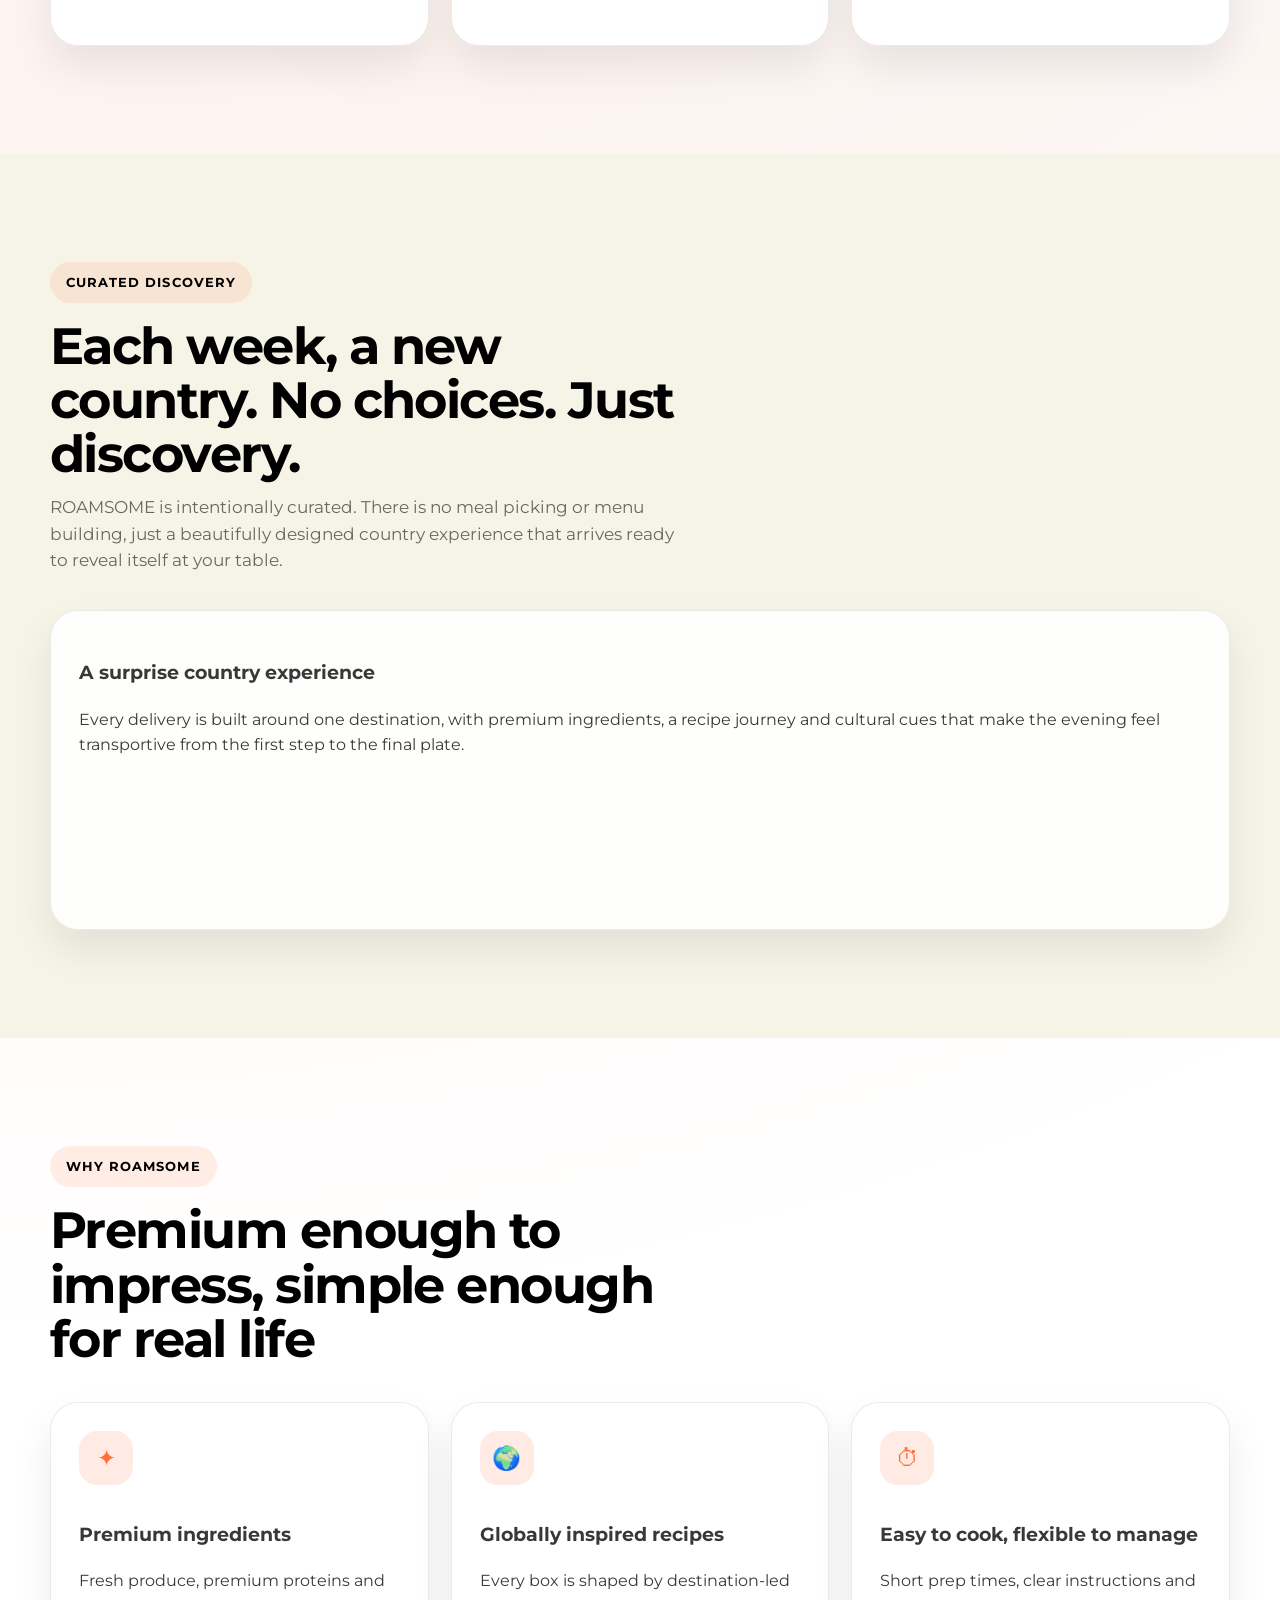
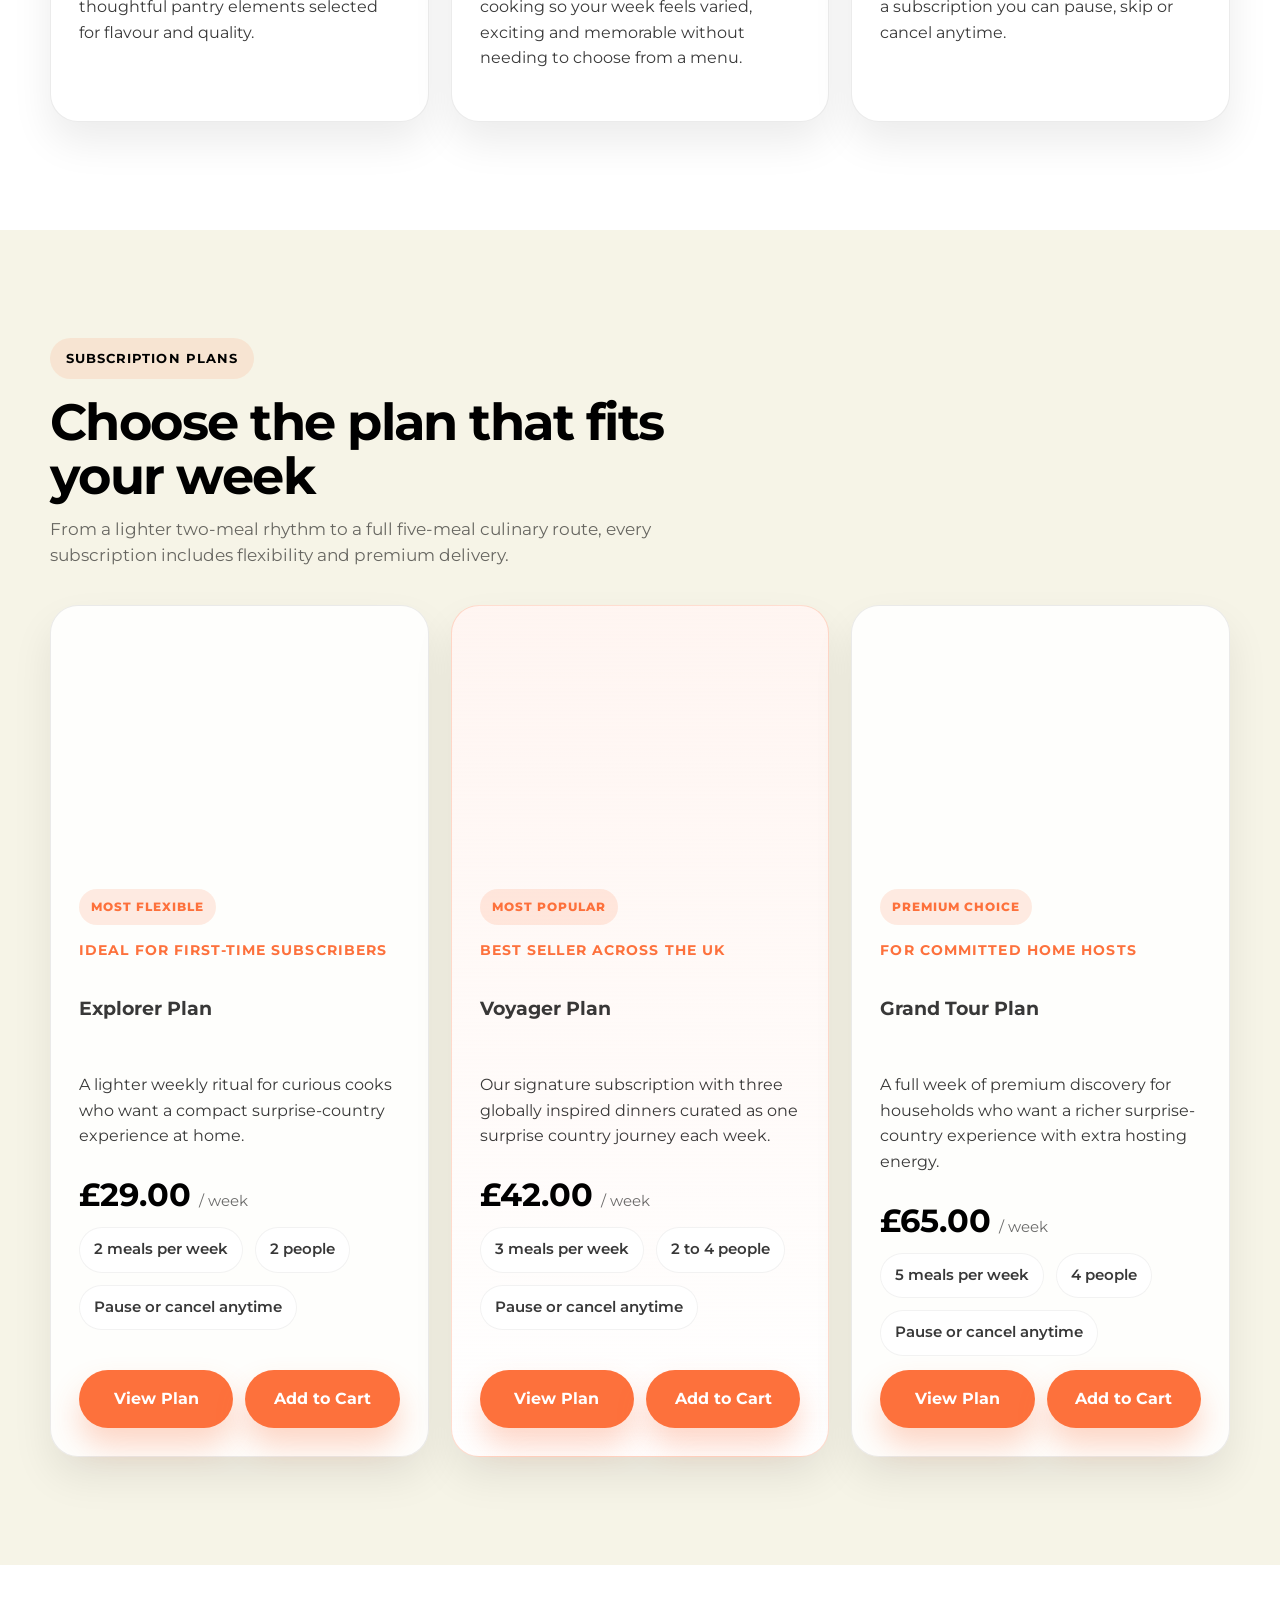
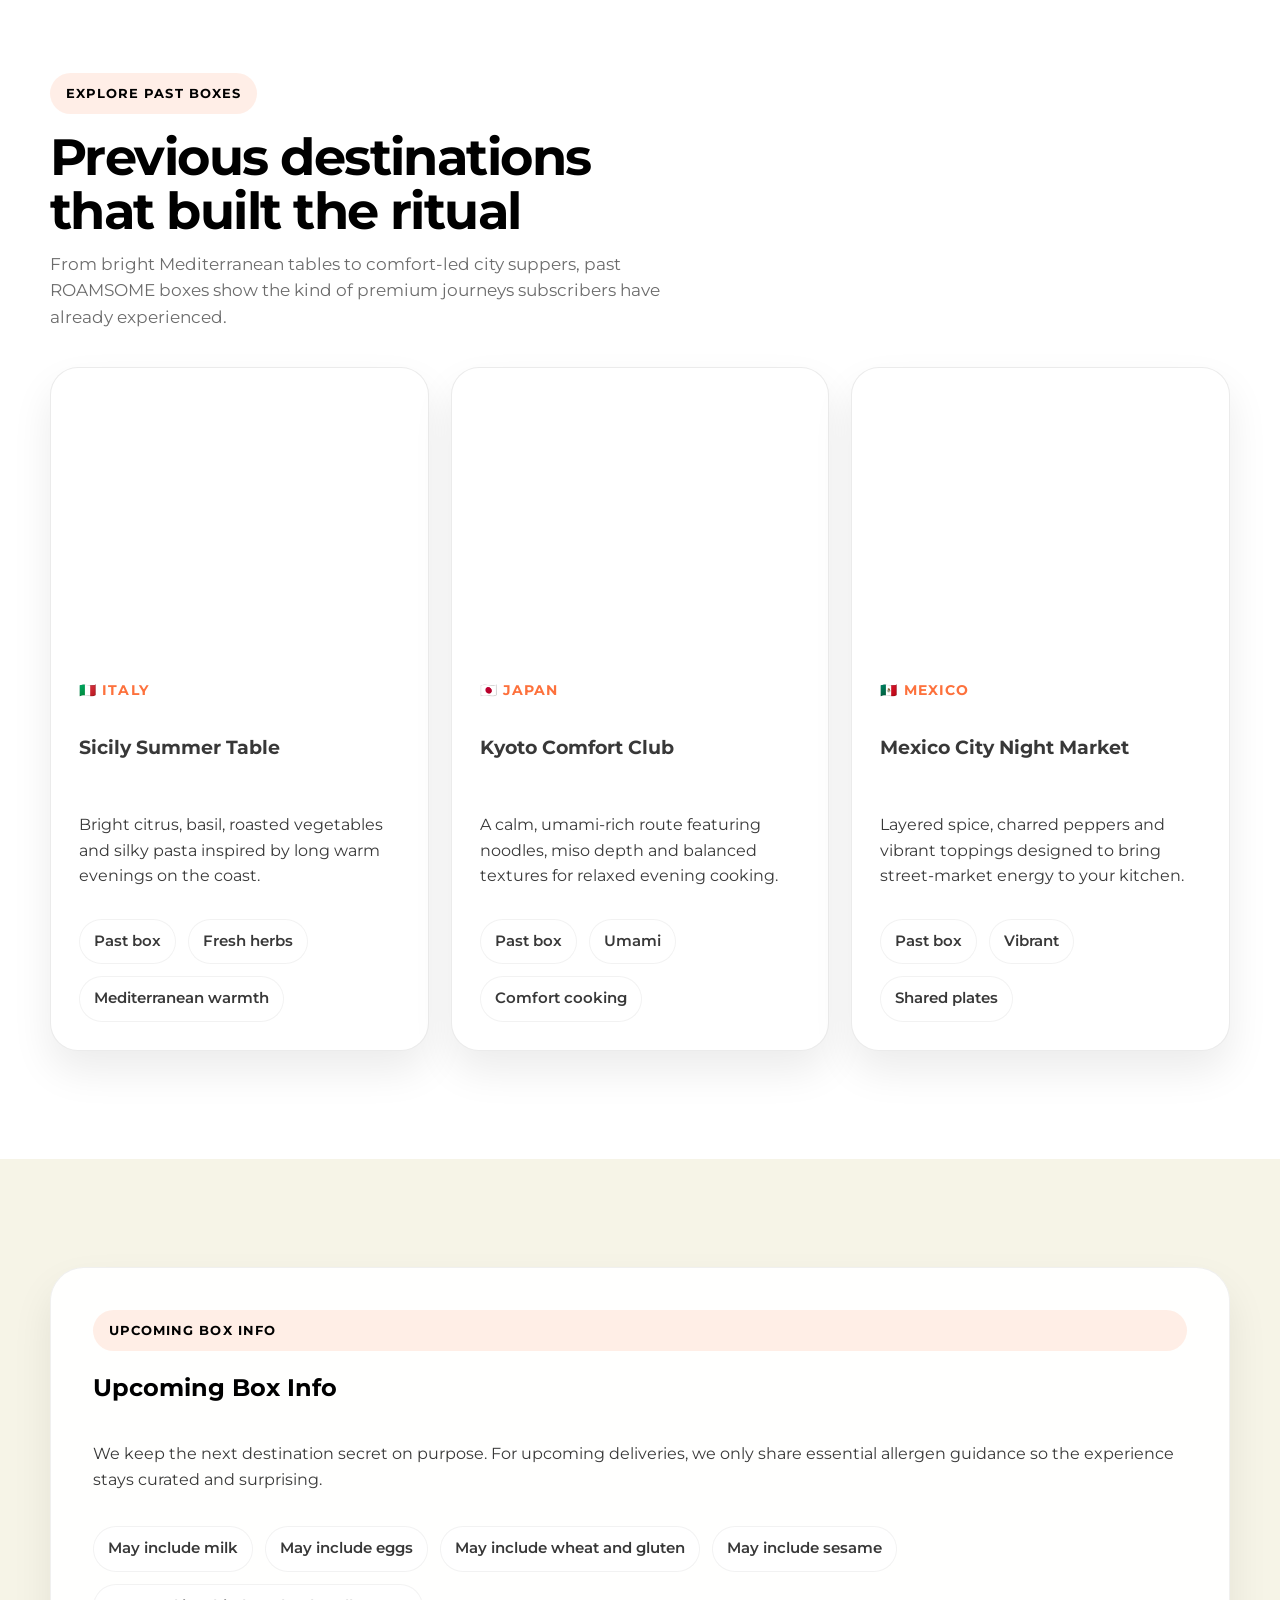
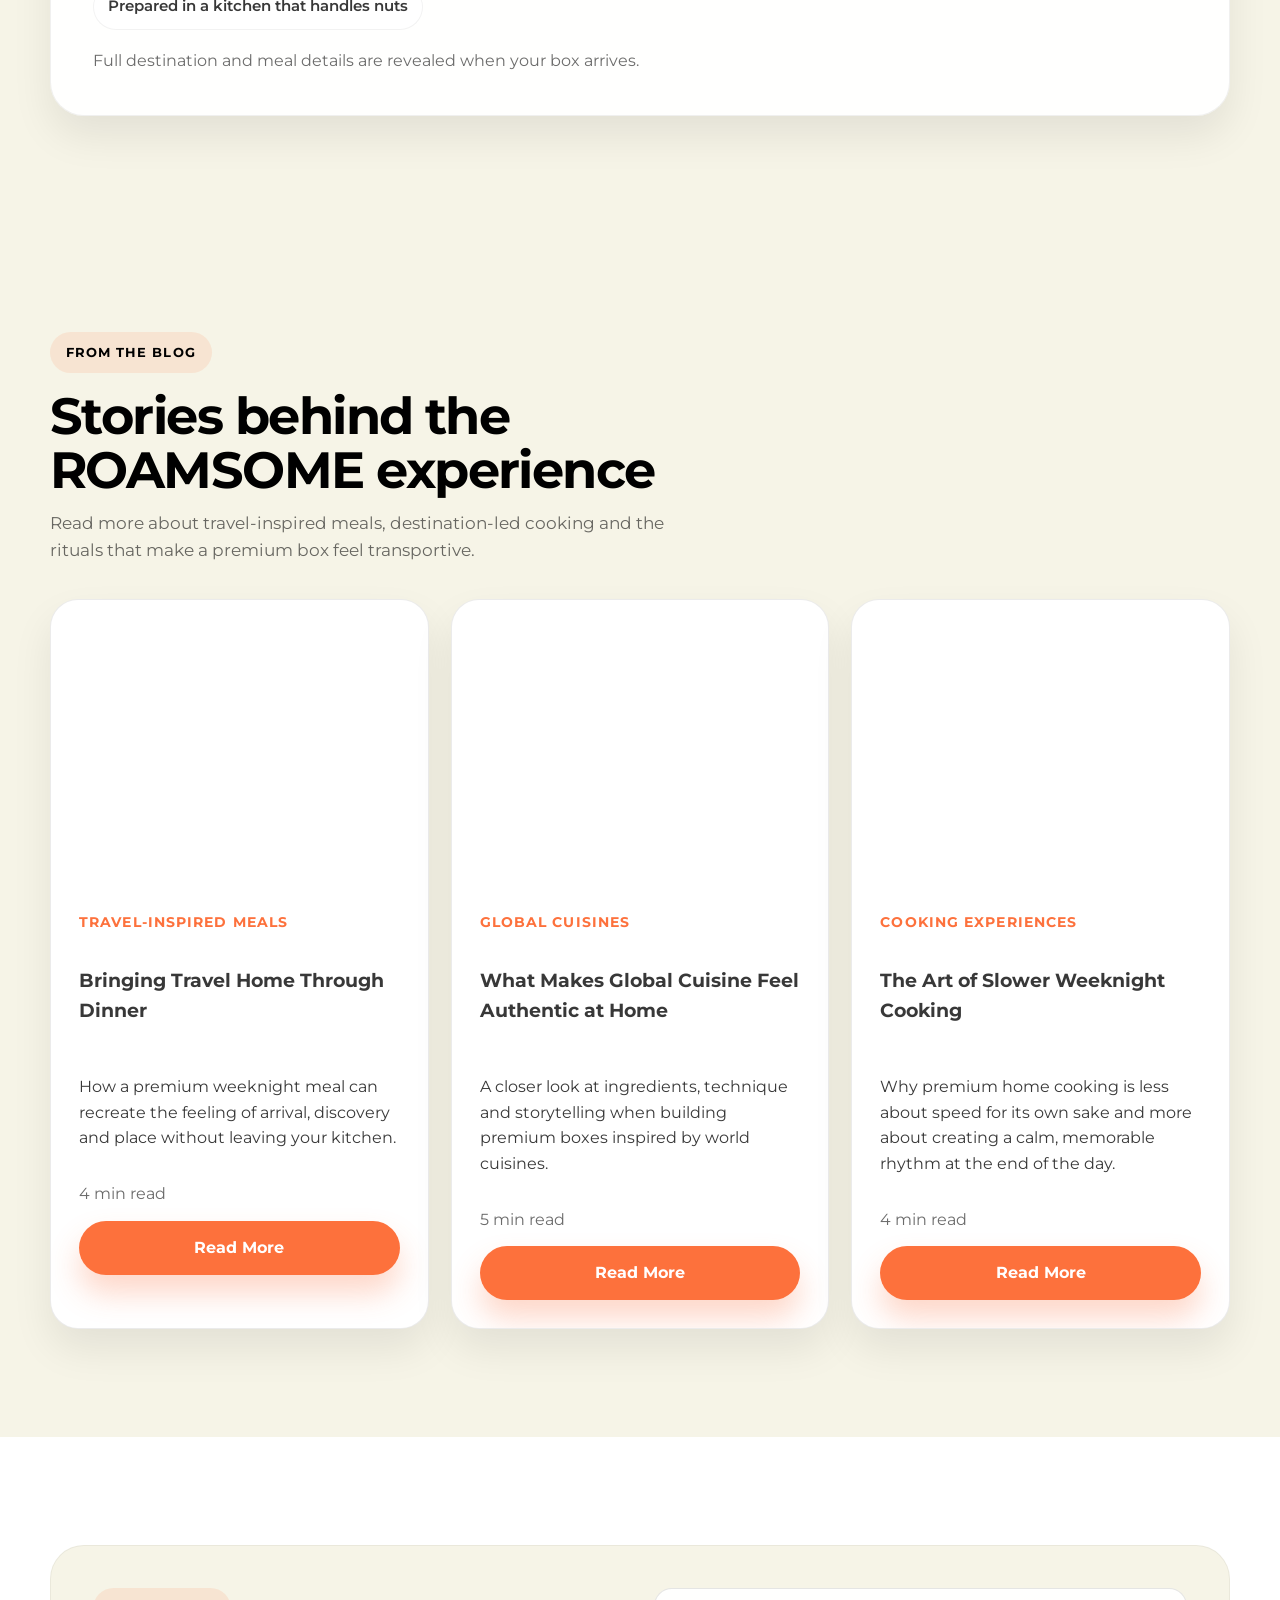
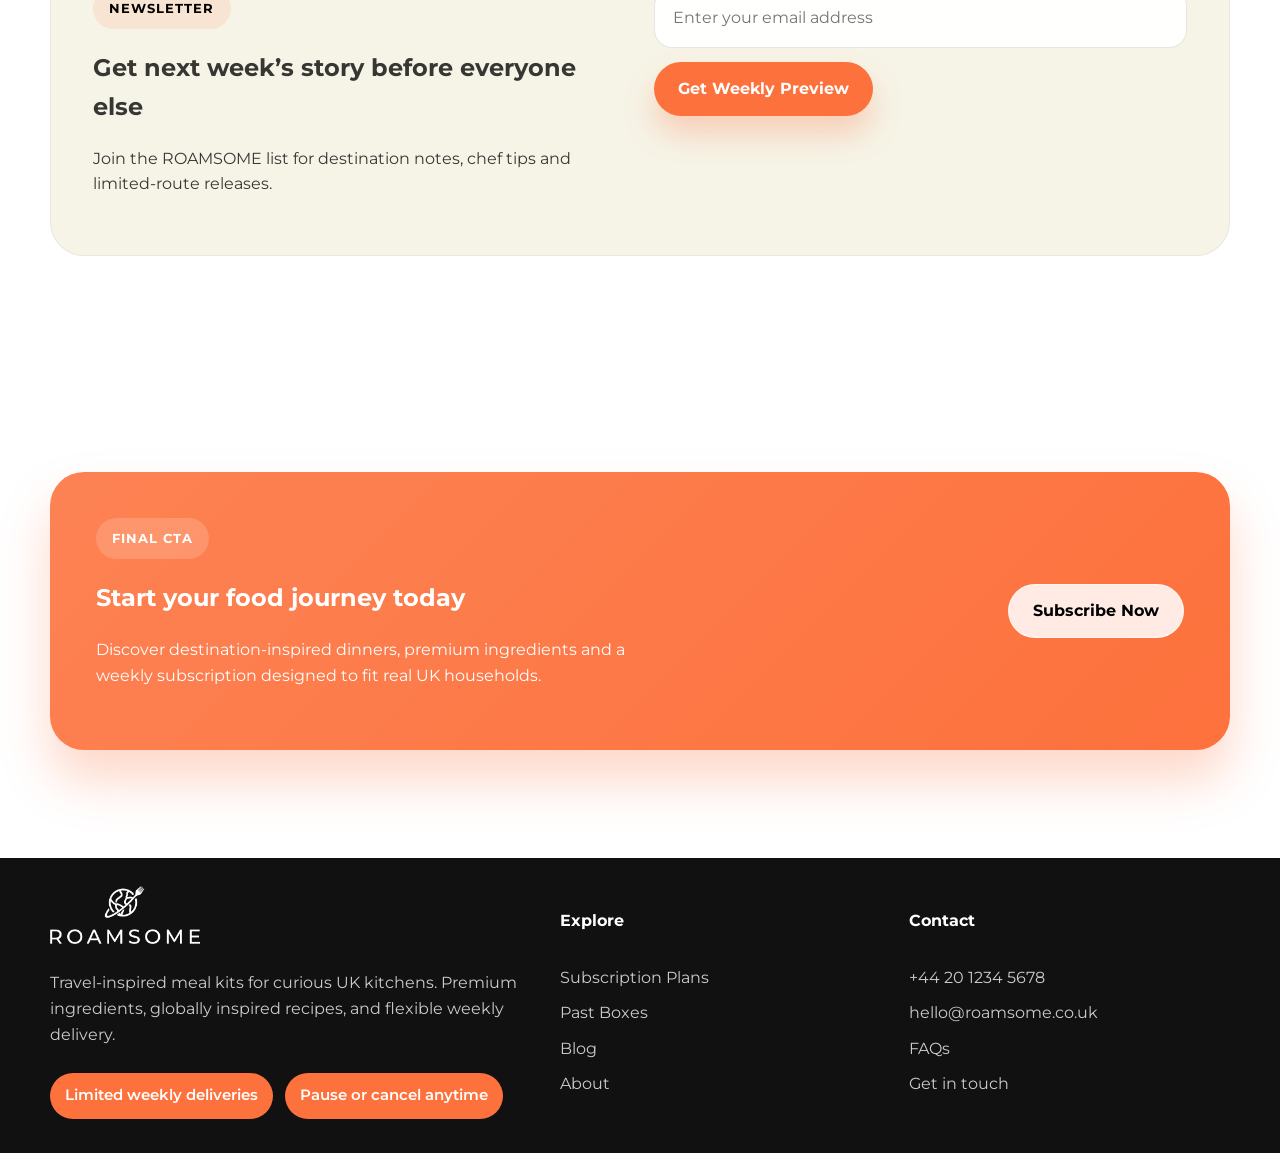
==== commit 73f9b16d: "Refine homepage flow and remove reviews slider" ====
--- a/index.html
+++ b/index.html
@@ -10,7 +10,7 @@
   <link href="https://fonts.googleapis.com/css2?family=Montserrat:wght@400;500;600;700;800&display=swap" rel="stylesheet">
   <link rel="stylesheet" href="styles.css">
 </head>
-<body>
+<body class="home-page">
   <div class="site-shell">
     <div data-site-header></div>
 
@@ -23,7 +23,7 @@
             <p>Travel-inspired meal kits delivered to your door every week with premium ingredients, globally inspired recipes and a clean, flexible subscription experience.</p>
             <div class="actions">
               <a class="btn" href="shop.html">Start Your Journey</a>
-              <a class="btn-secondary" href="menu.html">View Weekly Menus</a>
+              <a class="btn-secondary" href="menu.html">Explore Past Boxes</a>
             </div>
             <div class="urgency-line"><span class="urgency-dot"></span>Limited weekly slots available</div>
             <div class="hero-meta" style="margin-top:22px;">
@@ -64,13 +64,13 @@
           <div class="section-heading">
             <span class="eyebrow">How it works</span>
             <h2>Three simple steps to a more exciting weeknight</h2>
-            <p>ROAMSOME combines premium sourcing, thoughtful prep and globally inspired menus so dinner feels elevated without feeling complicated.</p>
+            <p>ROAMSOME combines premium sourcing, thoughtful prep and curated destination storytelling so dinner feels elevated without feeling complicated.</p>
           </div>
           <div class="cards-grid three">
             <article class="step-card">
               <div class="step-number">1</div>
               <h3>Choose your plan</h3>
-              <p>Select the number of meals that fits your week and switch plans whenever your routine changes.</p>
+              <p>Select the subscription rhythm that fits your household and let ROAMSOME handle the weekly surprise-country reveal.</p>
             </article>
             <article class="step-card">
               <div class="step-number">2</div>
@@ -79,21 +79,26 @@
             </article>
             <article class="step-card">
               <div class="step-number">3</div>
-              <h3>Cook and explore new cuisines</h3>
-              <p>Create premium dishes inspired by destinations like Italy, Japan and Mexico in around 20 to 30 minutes.</p>
-            </article>
-          </div>
-        </div>
-      </section>
-
-      <section class="section section-soft">
-        <div class="container">
-          <div class="section-heading">
-            <span class="eyebrow">Weekly experience</span>
-            <h2>Country-based menus with premium ingredients and bright flavours</h2>
-            <p>Each week is curated to feel like a fresh itinerary for your table, with premium food photography, destination cues and balanced menu variety.</p>
-          </div>
-          <div class="menu-grid" data-home-meals></div>
+              <h3>Cook and discover the destination</h3>
+              <p>Create premium dishes inspired by a surprise country experience revealed only when your curated box arrives.</p>
+            </article>
+          </div>
+        </div>
+      </section>
+
+      <section class="section section-soft">
+        <div class="container">
+          <div class="section-heading">
+            <span class="eyebrow">Curated discovery</span>
+            <h2>Each week, a new country. No choices. Just discovery.</h2>
+            <p>ROAMSOME is intentionally curated. There is no meal picking or menu building, just a beautifully designed country experience that arrives ready to reveal itself at your table.</p>
+          </div>
+          <div class="story-stack">
+            <article class="story-card">
+              <h3>A surprise country experience</h3>
+              <p>Every delivery is built around one destination, with premium ingredients, a recipe journey and cultural cues that make the evening feel transportive from the first step to the final plate.</p>
+            </article>
+          </div>
         </div>
       </section>
 
@@ -112,7 +117,7 @@
             <article class="feature-card">
               <div class="icon-badge">🌍</div>
               <h3>Globally inspired recipes</h3>
-              <p>Every menu is shaped by destination-led cooking so your week feels varied, exciting and memorable.</p>
+              <p>Every box is shaped by destination-led cooking so your week feels varied, exciting and memorable without needing to choose from a menu.</p>
             </article>
             <article class="feature-card">
               <div class="icon-badge">⏱</div>
@@ -137,16 +142,26 @@
       <section class="section">
         <div class="container">
           <div class="section-heading">
-            <span class="eyebrow">Trust</span>
-            <h2>Trusted by food lovers across the UK</h2>
-            <p>4.9 stars from subscribers who want their weekly meals to feel premium, practical and genuinely exciting.</p>
-          </div>
-          <div class="rating-row" style="margin-bottom:28px;">
-            <span class="meta-chip">★★★★★ Rated Excellent</span>
-            <span class="meta-chip">Flexible subscription</span>
-            <span class="meta-chip">Limited weekly deliveries</span>
-          </div>
-          <div class="testimonial-grid" data-home-testimonials></div>
+            <span class="eyebrow">Explore past boxes</span>
+            <h2>Previous destinations that built the ritual</h2>
+            <p>From bright Mediterranean tables to comfort-led city suppers, past ROAMSOME boxes show the kind of premium journeys subscribers have already experienced.</p>
+          </div>
+          <div class="menu-grid" data-home-past-boxes></div>
+        </div>
+      </section>
+
+      <section class="section section-soft">
+        <div class="container" data-home-upcoming></div>
+      </section>
+
+      <section class="section section-soft">
+        <div class="container">
+          <div class="section-heading">
+            <span class="eyebrow">From the blog</span>
+            <h2>Stories behind the ROAMSOME experience</h2>
+            <p>Read more about travel-inspired meals, destination-led cooking and the rituals that make a premium box feel transportive.</p>
+          </div>
+          <div class="blog-grid" data-home-blogs></div>
         </div>
       </section>
 
@@ -156,15 +171,15 @@
             <div class="split-grid">
               <div>
                 <span class="eyebrow">Newsletter</span>
-                <h2>Get next week’s preview before everyone else</h2>
-                <p>Join the ROAMSOME list for menu reveals, chef tips and limited-route releases.</p>
+                <h2>Get next week’s story before everyone else</h2>
+                <p>Join the ROAMSOME list for destination notes, chef tips and limited-route releases.</p>
               </div>
               <div>
                 <form class="newsletter-form" data-newsletter-form>
                   <input type="email" name="email" placeholder="Enter your email address" aria-label="Email address" required>
                   <button class="btn" type="submit">Get Weekly Preview</button>
                 </form>
-                <p class="success-message hidden">You’re on the list. Next week’s menu preview will arrive in your inbox soon.</p>
+                <p class="success-message hidden">You’re on the list. Next week’s destination notes will arrive in your inbox soon.</p>
               </div>
             </div>
           </div>
--- a/styles.css
+++ b/styles.css
@@ -83,6 +83,10 @@
   padding-top: 0;
 }
 
+.home-page .section + .section {
+  padding-top: var(--section-space);
+}
+
 .section-soft {
   background: var(--color-secondary);
 }
@@ -550,6 +554,7 @@
 .faq-grid,
 .menu-grid,
 .shop-grid,
+.blog-grid,
 .feature-grid,
 .stats-grid {
   display: grid;
@@ -561,6 +566,7 @@
 .faq-grid,
 .menu-grid,
 .shop-grid,
+.blog-grid,
 .feature-grid,
 .stats-grid {
   grid-auto-rows: 1fr;
@@ -575,6 +581,7 @@
 .menu-grid,
 .shop-grid,
 .plans-grid,
+.blog-grid,
 .testimonial-grid {
   grid-template-columns: repeat(3, minmax(0, 1fr));
 }
@@ -582,7 +589,8 @@
 .card,
 .step-card,
 .meal-card,
-.feature-card {
+.feature-card,
+.blog-card {
   position: relative;
   overflow: hidden;
   border-radius: var(--radius-card);
@@ -596,6 +604,7 @@
 .step-card:hover,
 .meal-card:hover,
 .feature-card:hover,
+.blog-card:hover,
 .plan-card:hover,
 .testimonial-card:hover,
 .story-card:hover {
@@ -607,6 +616,7 @@
 .card-body,
 .step-card,
 .feature-card,
+.blog-card-body,
 .plan-card,
 .testimonial-card,
 .faq-item,
@@ -755,6 +765,20 @@
 .plan-card-image {
   border-radius: 22px;
   overflow: hidden;
+}
+
+.blog-card {
+  display: flex;
+  flex-direction: column;
+}
+
+.blog-card-image {
+  border-radius: 22px 22px 0 0;
+}
+
+.blog-card-body {
+  display: grid;
+  gap: 14px;
 }
 
 .kicker {
@@ -937,6 +961,76 @@
 .product-related {
   display: grid;
   gap: 18px;
+}
+
+.surprise-story-card {
+  background:
+    linear-gradient(135deg, rgba(253, 113, 60, 0.08), rgba(255, 255, 255, 0.98)),
+    var(--color-white);
+}
+
+.upcoming-card {
+  display: grid;
+  gap: 18px;
+  padding: clamp(28px, 4vw, 42px);
+  border-radius: 34px;
+  background: rgba(255, 255, 255, 0.94);
+  border: 1px solid rgba(0, 0, 0, 0.06);
+  box-shadow: var(--shadow-soft);
+}
+
+.upcoming-card h2,
+.blog-post-copy h1 {
+  margin: 0;
+  color: var(--color-black);
+}
+
+.allergen-grid {
+  display: flex;
+  flex-wrap: wrap;
+  gap: 12px;
+}
+
+.upcoming-note {
+  margin: 0;
+  color: var(--color-muted);
+}
+
+.blog-post-layout {
+  display: grid;
+  gap: 24px;
+}
+
+.blog-post-hero {
+  min-height: min(62vw, 520px);
+  border-radius: 34px;
+}
+
+.blog-post-copy {
+  display: grid;
+  gap: 16px;
+}
+
+.blog-post-copy > p {
+  margin: 0;
+  font-size: 1.04rem;
+}
+
+.blog-section-stack {
+  display: grid;
+  gap: 18px;
+}
+
+.blog-section-stack .summary-card h2 {
+  margin: 0 0 10px;
+}
+
+.blog-section-stack .summary-card p {
+  margin: 0 0 12px;
+}
+
+.blog-section-stack .summary-card p:last-child {
+  margin-bottom: 0;
 }
 
 .product-image-card,
@@ -1231,6 +1325,7 @@
   .stats-grid,
   .menu-grid,
   .shop-grid,
+  .blog-grid,
   .plans-grid,
   .testimonial-grid {
     grid-template-columns: repeat(2, minmax(0, 1fr));
@@ -1310,6 +1405,7 @@
   .stats-grid,
   .menu-grid,
   .shop-grid,
+  .blog-grid,
   .plans-grid,
   .testimonial-grid,
   .footer-grid {
